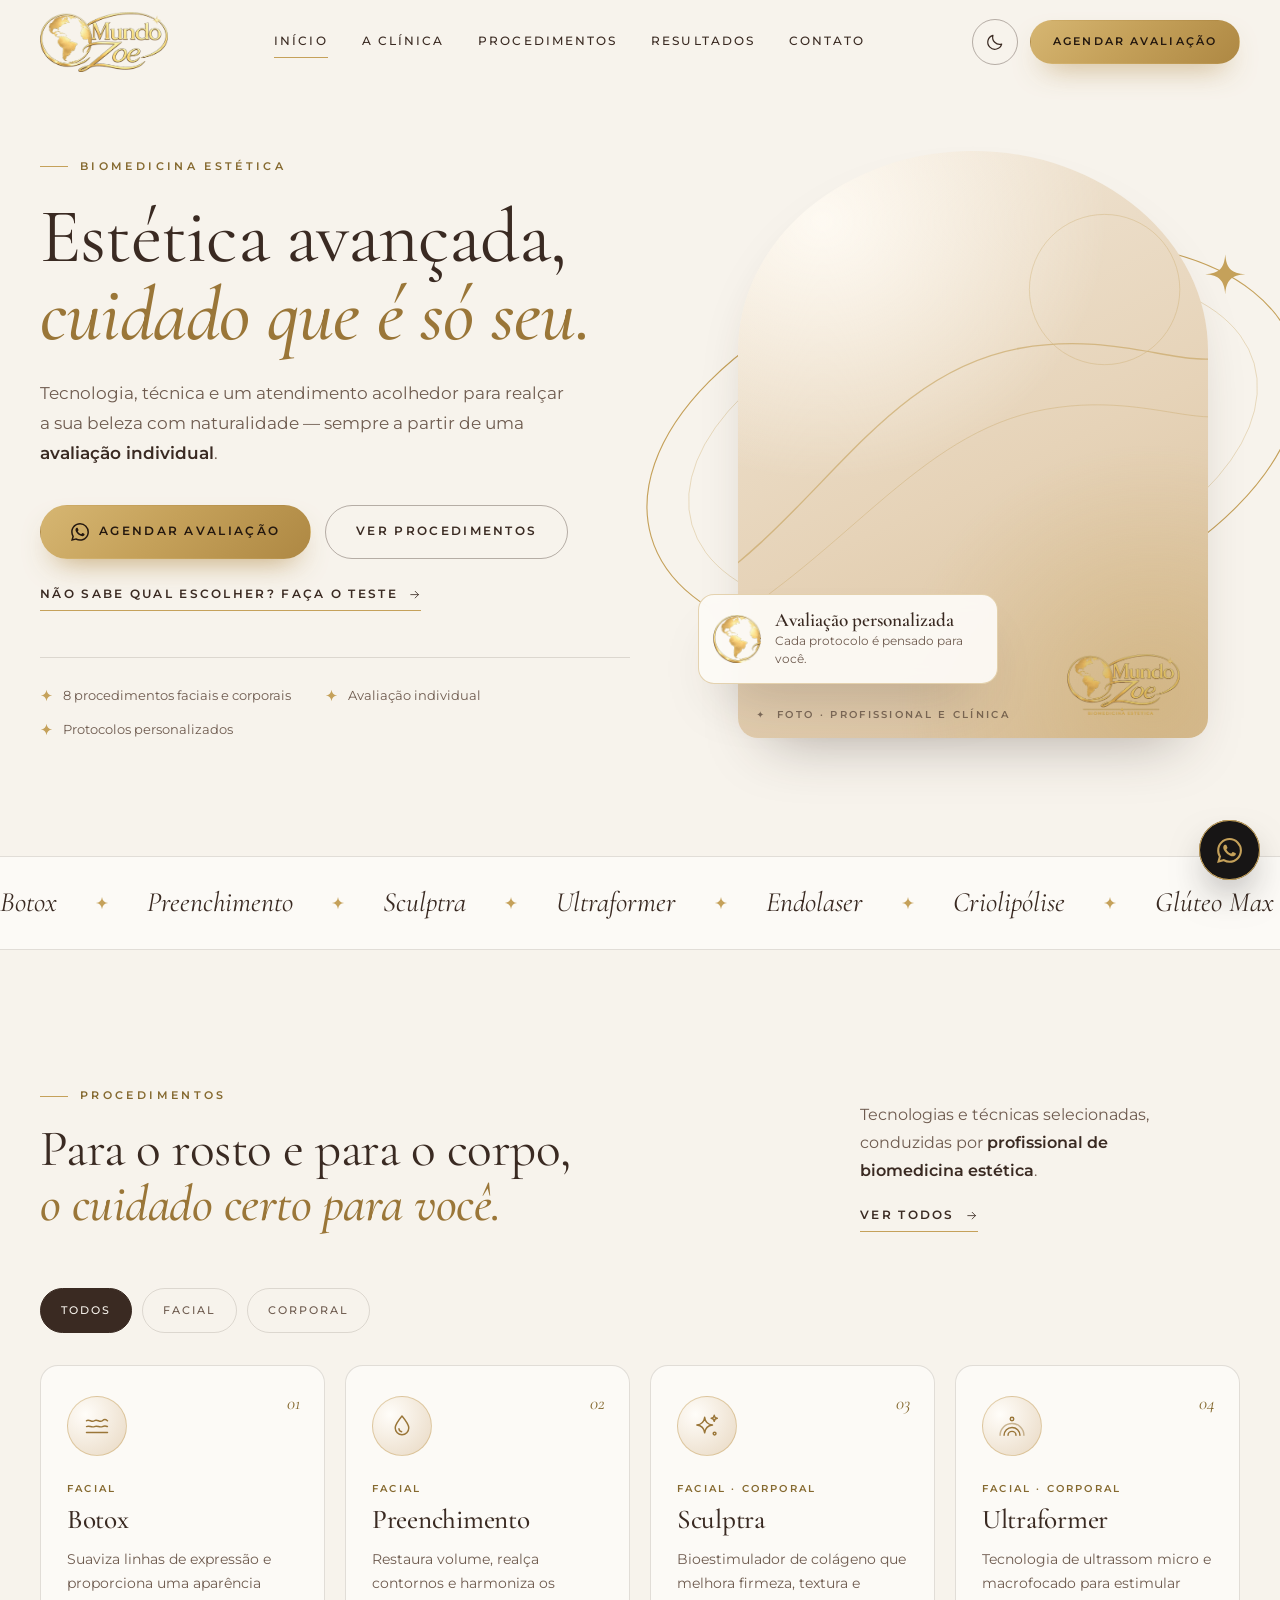
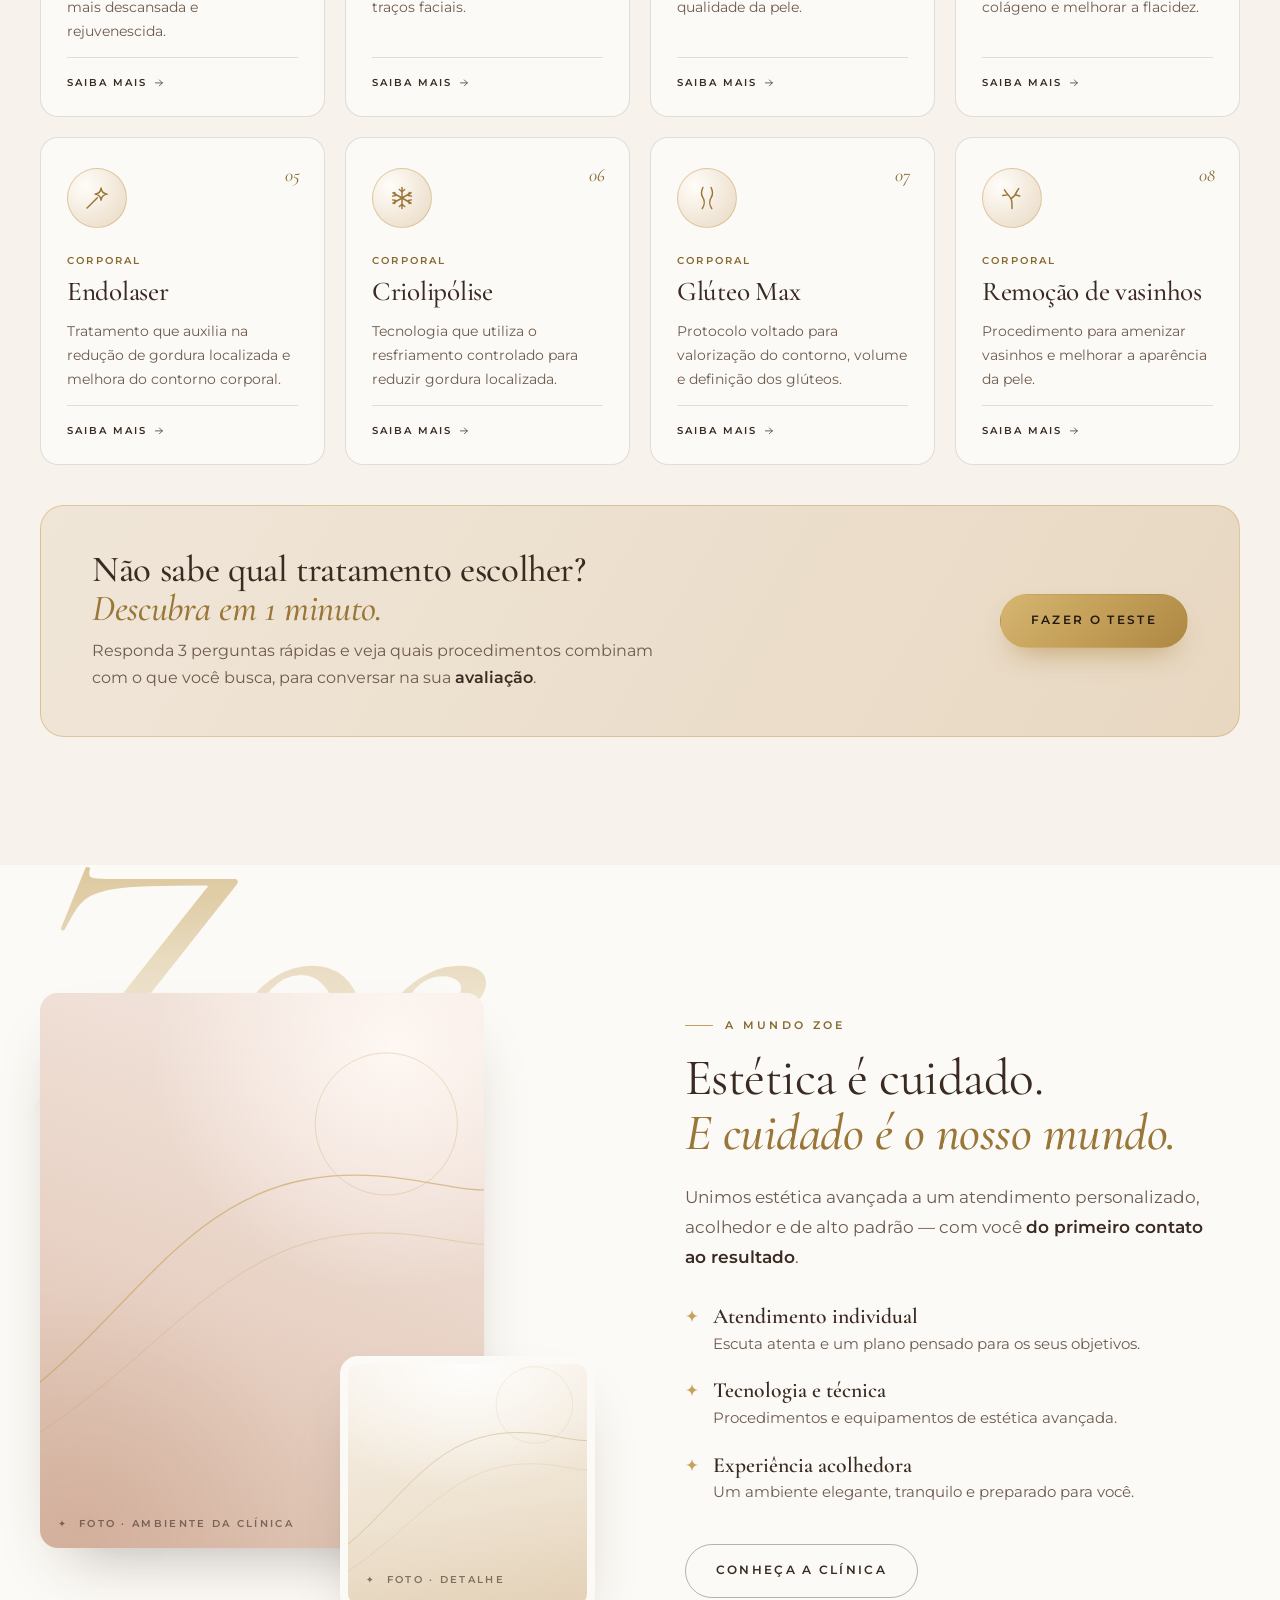
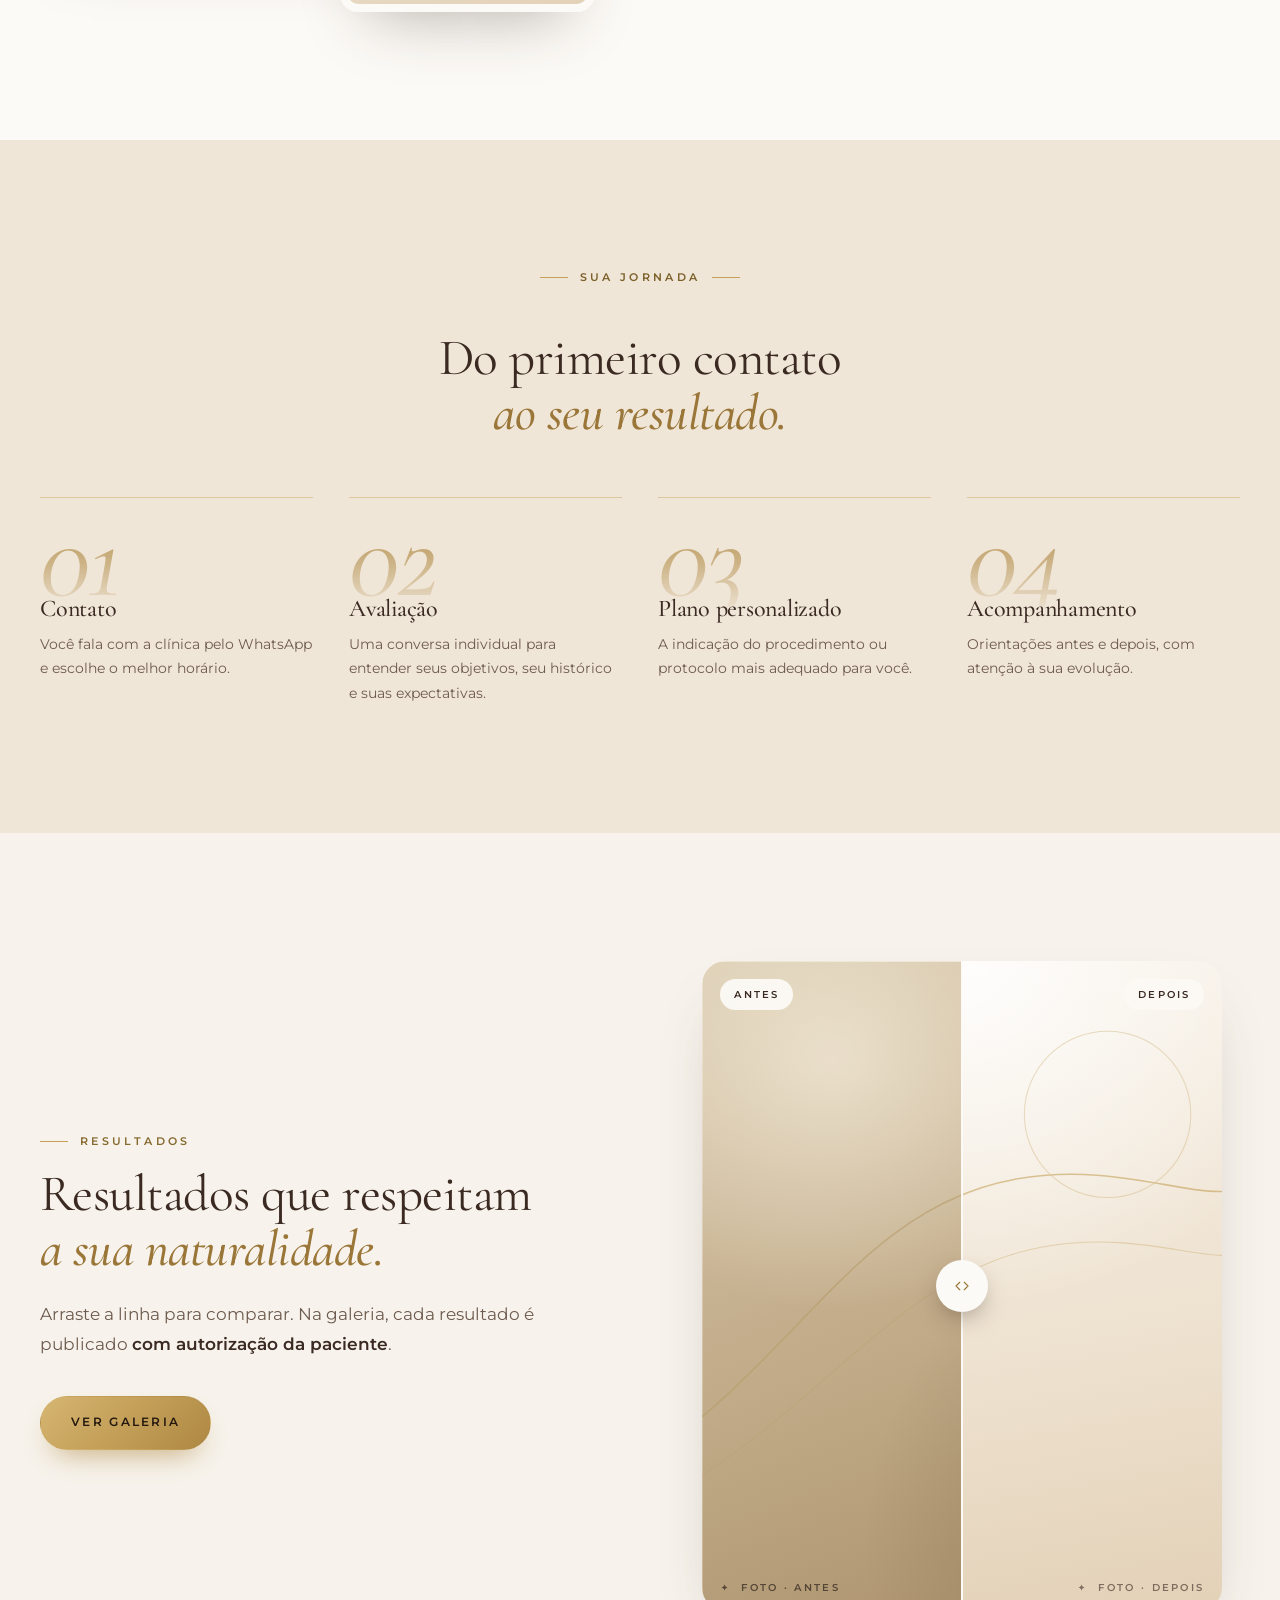
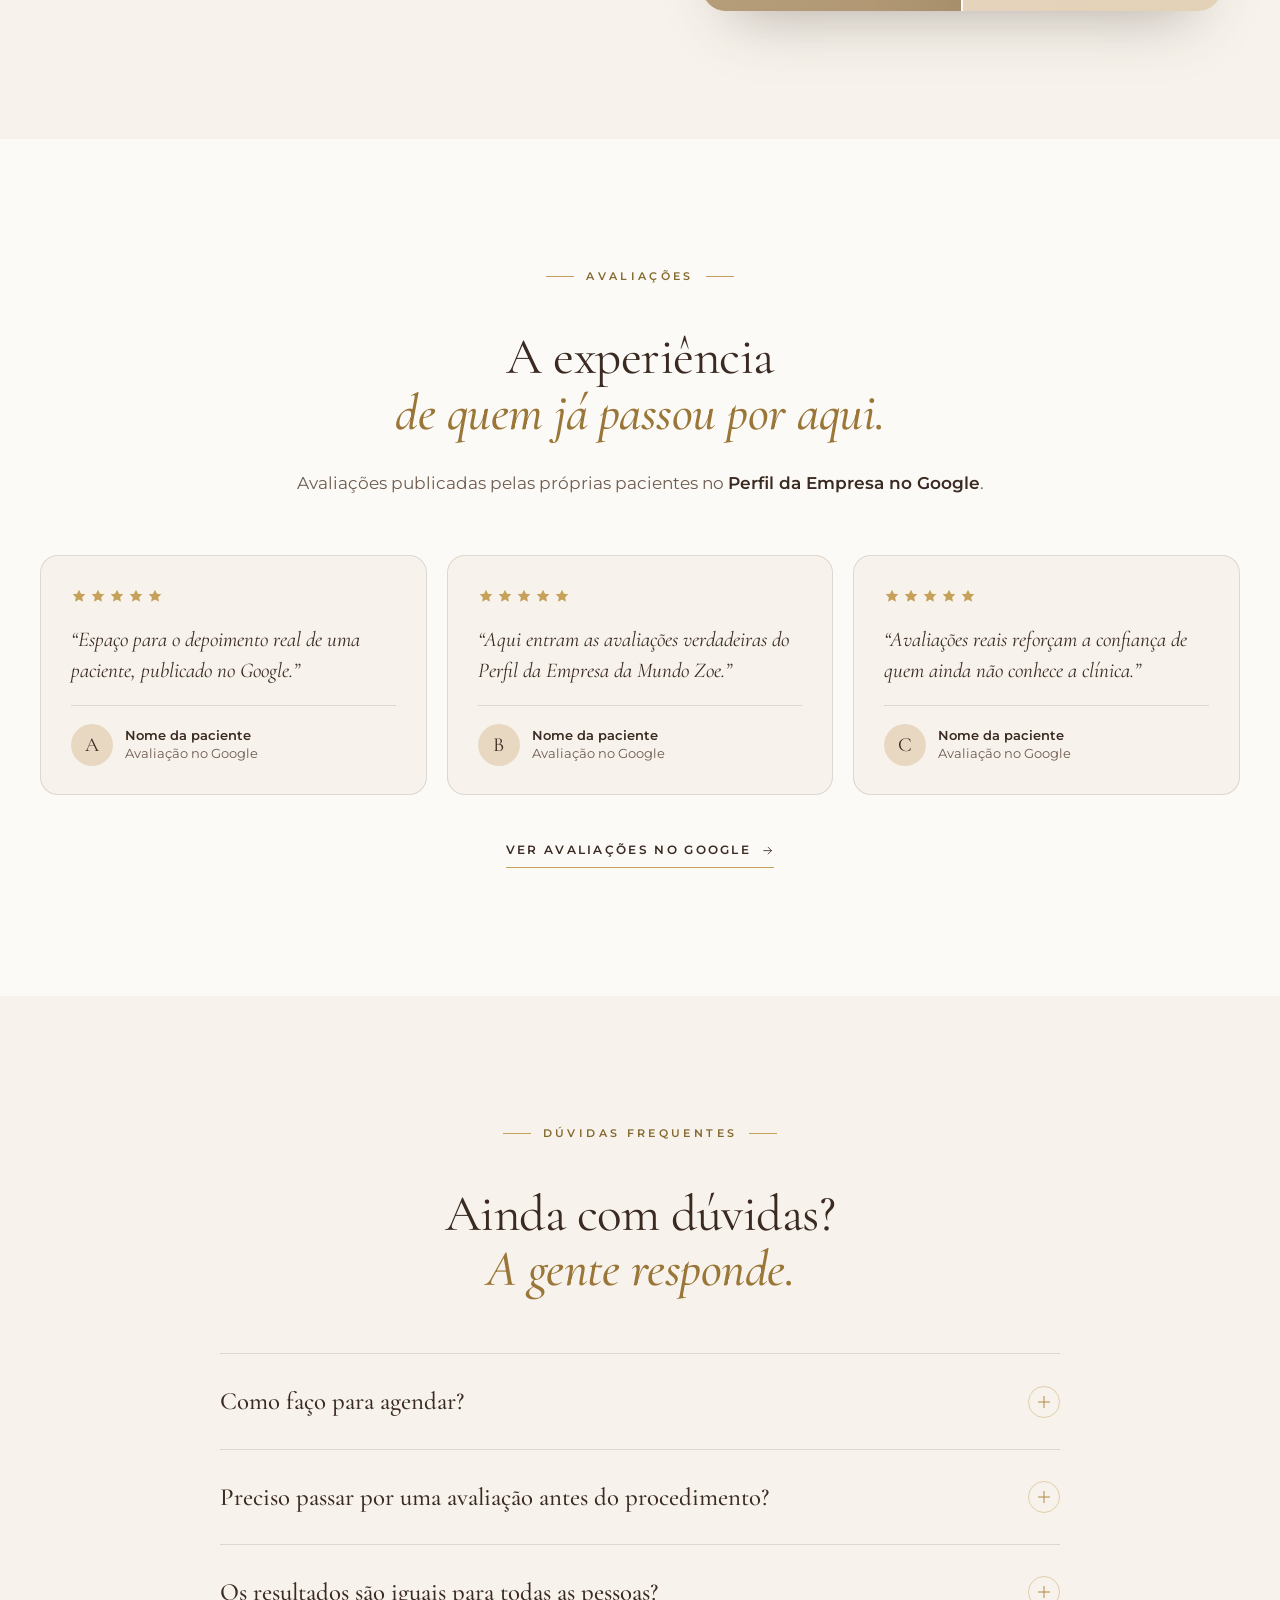
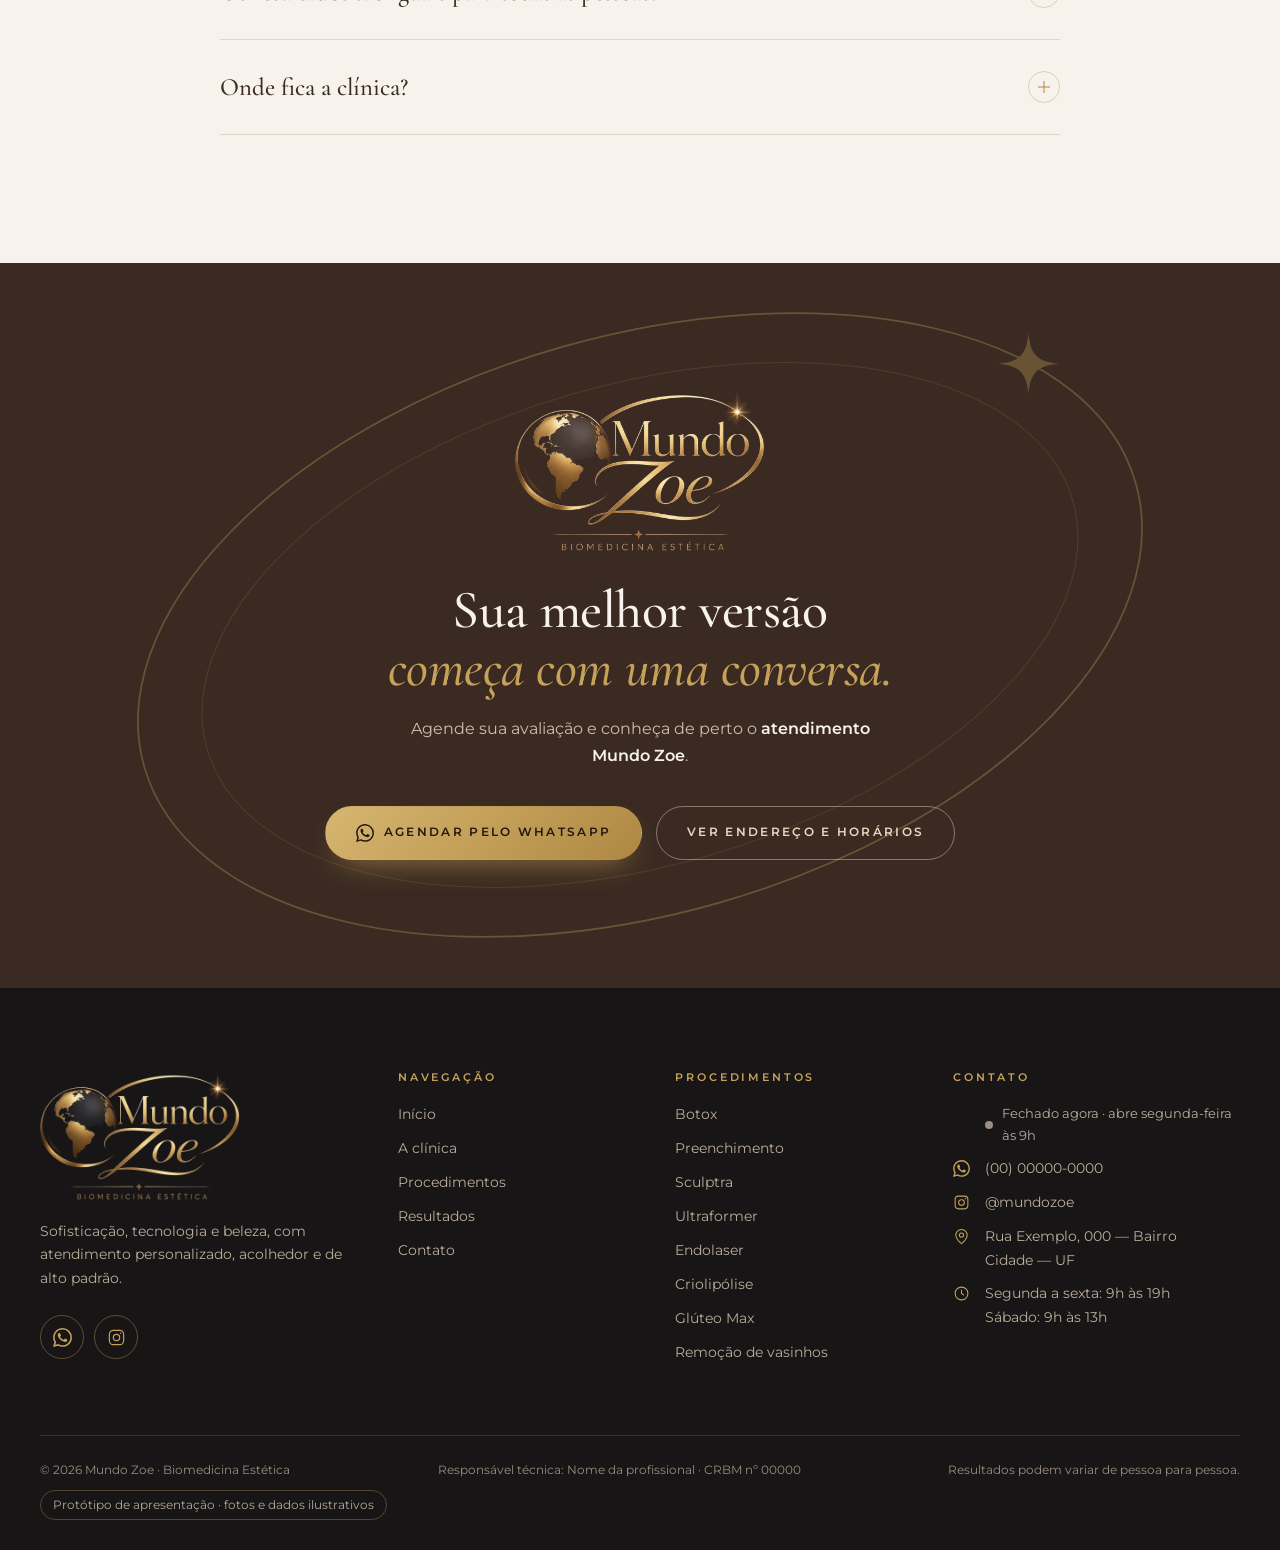
==== index.html @ 4f3046f9 "Protótipo do site Mundo Zoe para apresentação à cliente Site estático (HTML, CSS e JS puro) com as 6" ====
<!doctype html>
<html lang="pt-BR">
<head>
  <meta charset="utf-8">
  <meta name="viewport" content="width=device-width, initial-scale=1">
  <!-- protótipo de apresentação: fica fora da busca do Google (tirar no site final) -->
  <meta name="robots" content="noindex, nofollow">
  <title>Mundo Zoe | Biomedicina Estética</title>
  <meta name="description" content="Mundo Zoe — clínica de biomedicina estética. Botox, preenchimento, Sculptra, Ultraformer, endolaser, criolipólise, Glúteo Max e remoção de vasinhos, com atendimento personalizado e de alto padrão.">
  <meta name="theme-color" content="#F7F3EC">
  <meta property="og:type" content="website">
  <meta property="og:site_name" content="Mundo Zoe — Biomedicina Estética">
  <meta property="og:locale" content="pt_BR">
  <meta property="og:title" content="Mundo Zoe | Biomedicina Estética">
  <meta property="og:description" content="Mundo Zoe — clínica de biomedicina estética. Botox, preenchimento, Sculptra, Ultraformer, endolaser, criolipólise, Glúteo Max e remoção de vasinhos, com atendimento personalizado e de alto padrão.">
  <meta property="og:image" content="https://marcosdativo.github.io/prototipo-mundo-zoe/assets/img/compartilhar.jpg">
  <meta name="twitter:card" content="summary_large_image">
  <link rel="manifest" href="manifest.webmanifest">
  <link rel="icon" type="image/png" href="assets/img/favicon.png">
  <link rel="apple-touch-icon" href="assets/img/apple-touch-icon.png">
  <link rel="preconnect" href="https://fonts.googleapis.com">
  <link rel="preconnect" href="https://fonts.gstatic.com" crossorigin>
  <link href="https://fonts.googleapis.com/css2?family=Cormorant+Garamond:ital,wght@0,400;0,500;0,600;1,400;1,500&family=Montserrat:wght@400;500;600&display=swap" rel="stylesheet">
  <link rel="stylesheet" href="assets/css/estilo.css">
  <script>document.documentElement.classList.add("js");try{if(localStorage.getItem("mz-tema")==="escuro")document.documentElement.setAttribute("data-tema","escuro")}catch(e){}try{if(!sessionStorage.getItem("mz-intro"))document.documentElement.classList.add("com-intro")}catch(e){}</script>
  <script src="assets/js/dados.js" defer></script>
  <script src="assets/js/site.js" defer></script>
  <script src="assets/js/experiencia.js" defer></script>
  <script src="assets/js/tour.js" defer></script>
</head>
<body data-pagina="inicio">
  <a class="pular" href="#conteudo">Pular para o conteúdo</a>
  <header class="topo" id="topo"></header>

  <main id="conteudo">
    <!-- 1. Primeira impressão -->
    <section class="hero">
      <div class="container hero__grid">
        <div class="hero__texto">
          <span class="sobretitulo revelar">Biomedicina estética</span>
          <h1 class="titulo-xl revelar" style="--d:1">Estética avançada,<br><em>cuidado que é só seu.</em></h1>
          <p class="lead revelar" style="--d:2">Tecnologia, técnica e um atendimento acolhedor para realçar a sua beleza com naturalidade — sempre a partir de uma <strong>avaliação individual</strong>.</p>
          <div class="acoes revelar" style="--d:3">
            <a class="btn btn--ouro" href="#" data-whats><i data-ic="whats"></i> Agendar avaliação</a>
            <a class="btn btn--linha" href="procedimentos.html">Ver procedimentos</a>
          </div>
          <button class="link-seta hero__teste revelar" style="--d:4" type="button" data-quiz>Não sabe qual escolher? Faça o teste <i data-ic="seta"></i></button>
          <ul class="hero__selos revelar" style="--d:4">
            <li><i data-ic="brilho"></i> <span><span data-total-procs>8</span> procedimentos faciais e corporais</span></li>
            <li><i data-ic="brilho"></i> Avaliação individual</li>
            <li><i data-ic="brilho"></i> Protocolos personalizados</li>
          </ul>
        </div>
        <div class="hero__visual revelar" style="--d:2">
          <span data-orbita></span>
          <div class="foto foto--arco" data-legenda="Foto · Profissional e clínica" data-foto="inicio">
            <img class="marca-dagua" src="assets/img/logo-dourado.png" data-escuro="assets/img/logo-noturno.png" alt="" width="1000" height="539">
          </div>
          <div class="hero__cartao">
            <img src="assets/img/emblema.png" data-escuro="assets/img/emblema-noturno.png" alt="" width="48" height="48">
            <div><strong>Avaliação personalizada</strong><span>Cada protocolo é pensado para você.</span></div>
          </div>
        </div>
      </div>
    </section>

    <div class="letreiro" data-letreiro aria-hidden="true"></div>

    <!-- 2. Procedimentos -->
    <section class="secao" id="procedimentos">
      <div class="container">
        <div class="cabeca">
          <div>
            <span class="sobretitulo revelar">Procedimentos</span>
            <h2 class="titulo-l revelar" style="--d:1">Para o rosto e para o corpo,<br><em>o cuidado certo para você.</em></h2>
          </div>
          <div class="cabeca__lado revelar" style="--d:2">
            <p class="lead">Tecnologias e técnicas selecionadas, conduzidas por <strong>profissional de biomedicina estética</strong>.</p>
            <a class="link-seta" href="procedimentos.html">Ver todos <i data-ic="seta"></i></a>
          </div>
        </div>
        <div class="filtros" data-filtros="#grade-home" role="group" aria-label="Filtrar procedimentos">
          <button class="filtro" type="button" data-filtro="todos" aria-pressed="true">Todos</button>
          <button class="filtro" type="button" data-filtro="Facial" aria-pressed="false">Facial</button>
          <button class="filtro" type="button" data-filtro="Corporal" aria-pressed="false">Corporal</button>
        </div>
        <div class="grade-proc grade-proc--rolagem" id="grade-home" data-lista-procedimentos="grade"></div>
        <div class="caixa-guia convite-teste revelar">
          <div>
            <h3>Não sabe qual tratamento escolher?<br><em>Descubra em 1 minuto.</em></h3>
            <p>Responda 3 perguntas rápidas e veja quais procedimentos combinam com o que você busca, para conversar na sua <strong>avaliação</strong>.</p>
          </div>
          <button class="btn btn--ouro" type="button" data-quiz>Fazer o teste</button>
        </div>
      </div>
    </section>

    <!-- 3. Validação: quem é a clínica -->
    <section class="secao secao--clara secao--textura">
      <span class="palavra-gigante palavra-gigante--zoe" aria-hidden="true">Zoe</span>
      <div class="container dupla">
        <div class="mosaico revelar">
          <div class="foto foto--rose" data-legenda="Foto · Ambiente da clínica" data-foto="ambiente"></div>
          <div class="foto foto--nevoa" data-legenda="Foto · Detalhe" data-foto="detalhe"></div>
        </div>
        <div>
          <span class="sobretitulo revelar">A Mundo Zoe</span>
          <h2 class="titulo-l revelar" style="--d:1">Estética é cuidado.<br><em>E cuidado é o nosso mundo.</em></h2>
          <p class="lead revelar" style="--d:2">Unimos estética avançada a um atendimento personalizado, acolhedor e de alto padrão — com você <strong>do primeiro contato ao resultado</strong>.</p>
          <ul class="lista-check revelar" style="--d:3">
            <li><i data-ic="brilho"></i><div><strong>Atendimento individual</strong><span>Escuta atenta e um plano pensado para os seus objetivos.</span></div></li>
            <li><i data-ic="brilho"></i><div><strong>Tecnologia e técnica</strong><span>Procedimentos e equipamentos de estética avançada.</span></div></li>
            <li><i data-ic="brilho"></i><div><strong>Experiência acolhedora</strong><span>Um ambiente elegante, tranquilo e preparado para você.</span></div></li>
          </ul>
          <a class="btn btn--linha revelar" style="--d:4" href="sobre.html">Conheça a clínica</a>
        </div>
      </div>
    </section>

    <!-- 4. Jornada -->
    <section class="secao secao--champ">
      <div class="container">
        <div class="cabeca cabeca--centro">
          <span class="sobretitulo sobretitulo--centro revelar">Sua jornada</span>
          <h2 class="titulo-l revelar" style="--d:1">Do primeiro contato<br><em>ao seu resultado.</em></h2>
        </div>
        <ol class="jornada">
          <li class="passo revelar"><span class="passo__num" aria-hidden="true">01</span><div><h3>Contato</h3><p>Você fala com a clínica pelo WhatsApp e escolhe o melhor horário.</p></div></li>
          <li class="passo revelar" style="--d:1"><span class="passo__num" aria-hidden="true">02</span><div><h3>Avaliação</h3><p>Uma conversa individual para entender seus objetivos, seu histórico e suas expectativas.</p></div></li>
          <li class="passo revelar" style="--d:2"><span class="passo__num" aria-hidden="true">03</span><div><h3>Plano personalizado</h3><p>A indicação do procedimento ou protocolo mais adequado para você.</p></div></li>
          <li class="passo revelar" style="--d:3"><span class="passo__num" aria-hidden="true">04</span><div><h3>Acompanhamento</h3><p>Orientações antes e depois, com atenção à sua evolução.</p></div></li>
        </ol>
      </div>
    </section>

    <!-- 5. Desejo: resultados -->
    <section class="secao">
      <div class="container dupla">
        <div>
          <span class="sobretitulo revelar">Resultados</span>
          <h2 class="titulo-l revelar" style="--d:1">Resultados que respeitam<br><em>a sua naturalidade.</em></h2>
          <p class="lead revelar" style="--d:2">Arraste a linha para comparar. Na galeria, cada resultado é publicado <strong>com autorização da paciente</strong>.</p>
          <div class="acoes revelar" style="--d:3">
            <a class="btn btn--ouro" href="resultados.html">Ver galeria</a>
          </div>
        </div>
        <div class="comparar revelar" style="--d:1">
          <div class="comparar__lado comparar__depois foto foto--nevoa" data-legenda="Foto · depois"></div>
          <div class="comparar__lado comparar__antes foto foto--bronze" data-legenda="Foto · antes"></div>
          <span class="comparar__rotulo comparar__rotulo--antes">Antes</span>
          <span class="comparar__rotulo comparar__rotulo--depois">Depois</span>
          <div class="comparar__linha"><span class="comparar__pega"><i data-ic="setas"></i></span></div>
          <input type="range" min="0" max="100" value="50" aria-label="Comparar antes e depois">
        </div>
      </div>
    </section>

    <!-- 6. Prova social (Perfil da Empresa no Google) -->
    <section class="secao secao--clara">
      <div class="container">
        <div class="cabeca cabeca--centro">
          <span class="sobretitulo sobretitulo--centro revelar">Avaliações</span>
          <h2 class="titulo-l revelar" style="--d:1">A experiência<br><em>de quem já passou por aqui.</em></h2>
          <p class="lead revelar" style="--d:2">Avaliações publicadas pelas próprias pacientes no <strong>Perfil da Empresa no Google</strong>.</p>
        </div>
        <div class="avaliacoes">
          <figure class="avaliacao revelar">
            <div class="estrelas" role="img" aria-label="5 de 5 estrelas"><i data-ic="estrela"></i><i data-ic="estrela"></i><i data-ic="estrela"></i><i data-ic="estrela"></i><i data-ic="estrela"></i></div>
            <blockquote>“Espaço para o depoimento real de uma paciente, publicado no Google.”</blockquote>
            <figcaption class="avaliacao__autor"><span class="avatar">A</span><span><strong>Nome da paciente</strong><br>Avaliação no Google</span></figcaption>
          </figure>
          <figure class="avaliacao revelar" style="--d:1">
            <div class="estrelas" role="img" aria-label="5 de 5 estrelas"><i data-ic="estrela"></i><i data-ic="estrela"></i><i data-ic="estrela"></i><i data-ic="estrela"></i><i data-ic="estrela"></i></div>
            <blockquote>“Aqui entram as avaliações verdadeiras do Perfil da Empresa da Mundo Zoe.”</blockquote>
            <figcaption class="avaliacao__autor"><span class="avatar">B</span><span><strong>Nome da paciente</strong><br>Avaliação no Google</span></figcaption>
          </figure>
          <figure class="avaliacao revelar" style="--d:2">
            <div class="estrelas" role="img" aria-label="5 de 5 estrelas"><i data-ic="estrela"></i><i data-ic="estrela"></i><i data-ic="estrela"></i><i data-ic="estrela"></i><i data-ic="estrela"></i></div>
            <blockquote>“Avaliações reais reforçam a confiança de quem ainda não conhece a clínica.”</blockquote>
            <figcaption class="avaliacao__autor"><span class="avatar">C</span><span><strong>Nome da paciente</strong><br>Avaliação no Google</span></figcaption>
          </figure>
        </div>
        <div class="centro"><a class="link-seta" href="#" data-google>Ver avaliações no Google <i data-ic="seta"></i></a></div>
      </div>
    </section>

    <!-- 7. Dúvidas -->
    <section class="secao">
      <div class="container">
        <div class="cabeca cabeca--centro">
          <span class="sobretitulo sobretitulo--centro revelar">Dúvidas frequentes</span>
          <h2 class="titulo-l revelar" style="--d:1">Ainda com dúvidas?<br><em>A gente responde.</em></h2>
        </div>
        <div class="faq revelar">
          <details>
            <summary>Como faço para agendar? <span class="mais" aria-hidden="true"></span></summary>
            <p>Pelo WhatsApp: toque em “Agendar avaliação” em qualquer página. A mensagem já vai pronta e a equipe combina o melhor horário com você.</p>
          </details>
          <details>
            <summary>Preciso passar por uma avaliação antes do procedimento? <span class="mais" aria-hidden="true"></span></summary>
            <p>Sim. A <strong>avaliação individual</strong> é o que define qual procedimento ou protocolo faz sentido para o seu objetivo e para a sua pele.</p>
          </details>
          <details>
            <summary>Os resultados são iguais para todas as pessoas? <span class="mais" aria-hidden="true"></span></summary>
            <p>Não. Cada organismo responde de um jeito — por isso o plano é personalizado e <strong>os resultados variam de pessoa para pessoa</strong>.</p>
          </details>
          <details>
            <summary>Onde fica a clínica? <span class="mais" aria-hidden="true"></span></summary>
            <p><span data-c="endereco"></span> · <span data-c="cidade"></span>. Veja o mapa, os horários e todos os contatos na página <a href="contato.html">Contato</a>.</p>
          </details>
        </div>
      </div>
    </section>

    <!-- 8. Ação -->
    <section class="chamada" data-chamada></section>
  </main>

  <footer class="rodape" id="rodape"></footer>
</body>
</html>
---- assets/css/estilo.css ----
/* Mundo Zoe — protótipo do site institucional
   Paleta e tipografia da Identidade Visual Mundo Zoe (direção provisória):
   off-white #F7F3EC · dourado #C5A15A · marrom #3A2A22 · preto #171515 · champagne #E8D8C2
   Títulos: Cormorant Garamond · Textos: Montserrat */

:root {
  --off: #F7F3EC;
  --off-2: #FCFAF6;
  --champ: #E8D8C2;
  --champ-2: #F0E6D8;
  --ouro: #C5A15A;
  --ouro-2: #B08A45;
  --marrom: #3A2A22;
  --preto: #171515;
  --linha-ouro: rgba(197, 161, 90, .45);

  /* papéis — mudam no modo escuro */
  --bg: var(--off);              /* fundo da página */
  --bg-2: var(--off-2);          /* seções claras e cartões */
  --bg-3: var(--champ-2);        /* seções champagne */
  --txt: var(--marrom);          /* texto e títulos */
  --txt-2: #6E5B4F;              /* texto de apoio */
  --ouro-titulo: #9A7638;        /* dourado legível em títulos grandes */
  --ouro-texto: #85692F;         /* dourado legível em textos pequenos */
  --sobretitulo-champ: #7A5F28;  /* sobretítulo no fundo champagne */
  --linha: rgba(58, 42, 34, .14);
  --linha-forte: rgba(58, 42, 34, .35);
  --linha-campo: rgba(58, 42, 34, .22);
  --realce: rgba(58, 42, 34, .04);
  --vidro: rgba(252, 250, 246, .95);
  --topo-vidro: rgba(247, 243, 236, .93);
  --icone-bg: radial-gradient(circle at 30% 30%, #FFFDF9, var(--champ));
  --avatar-bg: var(--champ);
  --destaque-bg: var(--marrom);
  --destaque-txt: var(--off);
  --campo-bg: var(--off);
  --faixa-bg: var(--marrom);     /* chamada final */
  --rodape-bg: var(--preto);
  --info-bg: var(--preto);
  --flut-bg: var(--preto);
  --flut-cor: var(--ouro);
  --flut-txt: var(--champ);
  --guia-bg: linear-gradient(120deg, var(--champ-2), var(--champ));
  --legenda: rgba(58, 42, 34, .6);
  --textura-a: .62;
  --mapa-bg: #ECE2D3;
  --mapa-quadra: #E3D6C2;
  --mapa-parque: #DCD4BC;
  --mapa-rua: #FBF8F3;

  --serif: "Cormorant Garamond", "Cormorant", Georgia, "Times New Roman", serif;
  --sans: "Montserrat", "Segoe UI", system-ui, -apple-system, sans-serif;

  --raio: 18px;
  --sombra: 0 30px 60px -30px rgba(58, 42, 34, .38);
  color-scheme: light;
  --max: 1200px;
  --gutter: clamp(16px, 4vw, 32px);
  --topo-h: 84px;
}

/* ---------- base ---------- */
*, *::before, *::after { box-sizing: border-box; }
html { scroll-behavior: smooth; -webkit-text-size-adjust: 100%; scroll-padding-top: calc(var(--topo-h) + 12px); }
body {
  margin: 0;
  background: var(--bg);
  color: var(--txt);
  font-family: var(--sans);
  font-size: 1rem;
  line-height: 1.7;
  -webkit-font-smoothing: antialiased;
  overflow-x: hidden;
}
img { max-width: 100%; height: auto; display: block; }
a { color: inherit; }
h1, h2, h3, h4 { font-family: var(--serif); font-weight: 500; line-height: 1.08; margin: 0; letter-spacing: -.01em; color: var(--txt); text-wrap: balance; }
p, figure, blockquote { margin: 0; }
p { text-wrap: pretty; }
button { font: inherit; color: inherit; }
[hidden] { display: none !important; }
:focus-visible { outline: 2px solid var(--ouro); outline-offset: 3px; border-radius: 4px; }

.container { width: 100%; max-width: calc(var(--max) + var(--gutter) * 2); margin: 0 auto; padding: 0 var(--gutter); }
.centro { text-align: center; }

.pular { position: absolute; left: -999px; top: 10px; z-index: 100; background: var(--preto); color: var(--champ); padding: 10px 18px; border-radius: 8px; text-decoration: none; font-size: .85rem; }
.pular:focus { left: 12px; }

/* ícones */
.ic { width: 1.15em; height: 1.15em; flex: none; fill: none; stroke: currentColor; stroke-width: 1.5; stroke-linecap: round; stroke-linejoin: round; }

/* ---------- tipografia ---------- */
.sobretitulo {
  display: inline-flex; align-items: center; gap: 12px;
  font-size: .7rem; font-weight: 600; letter-spacing: .3em; text-transform: uppercase;
  color: var(--ouro-texto);
}
.sobretitulo::before { content: ""; width: 28px; height: 1px; background: var(--ouro); }
.sobretitulo--centro::after { content: ""; width: 28px; height: 1px; background: var(--ouro); }

.titulo-xl { font-size: clamp(2.7rem, 6vw, 4.9rem); line-height: 1.02; }
.titulo-l { font-size: clamp(2.1rem, 4vw, 3.3rem); }
.titulo-m { font-size: clamp(1.6rem, 2.6vw, 2.1rem); }

/* Título em duas vozes: a 1ª parte apresenta (romano, marrom, peso leve);
   a 2ª entrega a promessa (itálico dourado, um peso acima), sempre em linha própria. */
.titulo-xl, .titulo-l, .titulo-m { font-weight: 400; }
h1 em, h2 em, h3 em { font-style: italic; color: var(--ouro-titulo); font-weight: 500; }

.lead { font-size: clamp(1rem, 1.3vw, 1.1rem); color: var(--txt-2); max-width: 36em; line-height: 1.8; }
.texto { color: var(--txt-2); }
.texto p + p { margin-top: 1em; }

/* Prova em negrito dentro do parágrafo (um destaque por bloco) */
p strong { font-weight: 600; color: var(--txt); }
.chamada p strong { color: #F7F3EC; }

/* Palavra gigante como textura (eco do "Dúvidas"/"7" da referência, no dourado da marca) */
.secao--textura { overflow: hidden; }
.secao--textura > .container { position: relative; z-index: 1; }
.palavra-gigante {
  position: absolute; z-index: 0; pointer-events: none; user-select: none; white-space: nowrap;
  font-family: var(--serif); font-style: italic; font-weight: 400; line-height: .78; letter-spacing: -.03em;
  padding-right: .12em;
  background-image: linear-gradient(180deg, rgba(197, 161, 90, var(--textura-a)) 0%, rgba(197, 161, 90, calc(var(--textura-a) * .3)) 60%, rgba(197, 161, 90, 0) 92%);
  -webkit-background-clip: text; background-clip: text; color: transparent;
}
.palavra-gigante--zoe { font-size: clamp(10rem, 30vw, 27rem); left: max(0px, calc(50% - 620px)); top: -2%; }

.preencher {
  background: linear-gradient(transparent 62%, rgba(197, 161, 90, .26) 62%);
  border-bottom: 1px dashed var(--ouro-2);
  padding: 0 2px;
}

/* ---------- botões ---------- */
.btn {
  display: inline-flex; align-items: center; justify-content: center; gap: 10px;
  min-height: 54px; padding: 0 30px; border-radius: 999px;
  font-family: var(--sans); font-size: .72rem; font-weight: 600; letter-spacing: .2em; text-transform: uppercase;
  text-decoration: none; border: 1px solid transparent; cursor: pointer; white-space: nowrap;
  transition: transform .25s, box-shadow .25s, background .25s, color .25s, border-color .25s;
}
.btn .ic { width: 18px; height: 18px; }
.btn--ouro {
  background: linear-gradient(135deg, #D6B672 0%, #C5A15A 45%, #AE8843 100%);
  color: #24180F;
  box-shadow: 0 14px 30px -14px rgba(176, 138, 69, .85);
}
.btn--ouro:hover { transform: translateY(-2px); box-shadow: 0 20px 38px -14px rgba(176, 138, 69, .95); }
.btn--linha { border-color: var(--linha-forte); color: var(--txt); background: transparent; }
.btn--linha:hover { border-color: var(--txt); background: var(--realce); }
.btn--claro { border-color: rgba(232, 216, 194, .45); color: var(--champ); background: transparent; }
.btn--claro:hover { border-color: var(--ouro); color: var(--ouro); }
.btn--p { min-height: 44px; padding: 0 22px; font-size: .66rem; }

.link-seta {
  display: inline-flex; align-items: center; gap: 10px;
  font-size: .72rem; font-weight: 600; letter-spacing: .2em; text-transform: uppercase;
  text-decoration: none; color: var(--txt);
  border-bottom: 1px solid var(--ouro); padding-bottom: 6px;
}
.link-seta .ic { transition: transform .25s; }
.link-seta:hover .ic { transform: translateX(4px); }

.acoes { display: flex; flex-wrap: wrap; gap: 14px; margin-top: 36px; }

/* ---------- topo ---------- */
.topo {
  position: sticky; top: 0; z-index: 50; height: var(--topo-h);
  transition: background .3s, box-shadow .3s;
}
.topo.rolou { background: var(--topo-vidro); -webkit-backdrop-filter: blur(12px); backdrop-filter: blur(12px); box-shadow: 0 1px 0 var(--linha); }
.topo__in { height: 100%; display: flex; align-items: center; justify-content: space-between; gap: 24px; }
.topo__logo { display: block; flex: none; }
.topo__logo img { height: 60px; width: auto; }
.nav { display: flex; align-items: center; gap: 34px; }
.nav a {
  position: relative; padding: 6px 0; text-decoration: none;
  font-size: .72rem; font-weight: 500; letter-spacing: .18em; text-transform: uppercase; color: var(--txt);
}
.nav a::after {
  content: ""; position: absolute; left: 0; right: 0; bottom: 0; height: 1px; background: var(--ouro);
  transform: scaleX(0); transform-origin: left; transition: transform .3s;
}
.nav a:hover::after, .nav a[aria-current="page"]::after { transform: scaleX(1); }
.topo__menu {
  display: none; place-items: center; width: 48px; height: 48px; border-radius: 50%;
  border: 1px solid var(--linha); background: transparent; cursor: pointer; color: var(--txt);
}
.topo__menu .ic { width: 22px; height: 22px; }

/* menu móvel */
.menu-movel {
  position: fixed; inset: 0; z-index: 60; background: var(--bg);
  display: flex; flex-direction: column; padding: 0 var(--gutter) 28px; overflow-y: auto;
  opacity: 0; visibility: hidden; transform: translateY(-10px);
  transition: opacity .35s, transform .35s, visibility .35s;
}
.menu-movel.aberto { opacity: 1; visibility: visible; transform: none; }
.menu-movel__topo { display: flex; justify-content: space-between; align-items: center; height: 72px; flex: none; }
.menu-movel__topo img { height: 46px; width: auto; }
.menu-movel nav { display: flex; flex-direction: column; margin-top: 20px; }
.menu-movel nav a {
  display: flex; justify-content: space-between; align-items: center;
  font-family: var(--serif); font-size: 2.1rem; line-height: 1.2; text-decoration: none;
  padding: 12px 0; border-bottom: 1px solid var(--linha);
}
.menu-movel nav a .ic { color: var(--ouro); width: 20px; height: 20px; }
.menu-movel nav a[aria-current="page"] { color: var(--ouro-titulo); font-style: italic; }
.menu-movel__rodape { margin-top: auto; padding-top: 32px; display: grid; gap: 14px; }
.menu-movel__rodape p { font-size: .8rem; color: var(--txt-2); text-align: center; }
body.menu-aberto { overflow: hidden; }

/* ---------- placeholders de foto ---------- */
.foto {
  position: relative; overflow: hidden; isolation: isolate;
  border-radius: var(--raio);
  background:
    radial-gradient(110% 80% at 18% 12%, rgba(255, 251, 244, .95) 0%, rgba(255, 251, 244, 0) 55%),
    radial-gradient(90% 70% at 88% 92%, rgba(197, 161, 90, .38) 0%, rgba(197, 161, 90, 0) 60%),
    linear-gradient(155deg, #F1E7D8 0%, #E6D3B8 55%, #D9C09C 100%);
}
.foto::before {
  content: ""; position: absolute; inset: 0; z-index: -1; opacity: .6;
  background: url("data:image/svg+xml,%3Csvg xmlns='http://www.w3.org/2000/svg' viewBox='0 0 400 500' preserveAspectRatio='xMidYMid slice' fill='none' stroke='%23C5A15A'%3E%3Cpath d='M-40 380C70 310 120 190 240 168S430 228 450 120' stroke-width='1.2'/%3E%3Cpath d='M-40 420C90 350 150 240 262 220S430 270 450 176' stroke-width='.8' opacity='.6'/%3E%3Ccircle cx='312' cy='118' r='64' stroke-width='.8' opacity='.55'/%3E%3C/svg%3E") center / cover no-repeat;
}
.foto[data-legenda]::after {
  content: "\2726\00a0\00a0" attr(data-legenda);
  position: absolute; left: 18px; right: 18px; bottom: 16px;
  font-family: var(--sans); font-size: .6rem; font-weight: 600; letter-spacing: .24em; text-transform: uppercase;
  color: var(--legenda); line-height: 1.5;
}
.foto--rose {
  background:
    radial-gradient(100% 80% at 80% 10%, rgba(255, 248, 244, .95) 0%, rgba(255, 248, 244, 0) 55%),
    radial-gradient(90% 70% at 10% 95%, rgba(196, 150, 128, .35) 0%, rgba(196, 150, 128, 0) 60%),
    linear-gradient(200deg, #F4E8E1 0%, #E8D2C5 55%, #D9BBA8 100%);
}
.foto--bronze {
  background:
    radial-gradient(100% 70% at 25% 15%, rgba(255, 244, 222, .7) 0%, rgba(255, 244, 222, 0) 55%),
    radial-gradient(90% 80% at 85% 90%, rgba(120, 88, 50, .35) 0%, rgba(120, 88, 50, 0) 60%),
    linear-gradient(160deg, #E3CDA6 0%, #CDAE7E 55%, #B7935F 100%);
}
.foto--bronze[data-legenda]::after { color: rgba(40, 28, 20, .66); }
.foto--nevoa {
  background:
    radial-gradient(120% 90% at 50% 0%, rgba(255, 255, 255, .9) 0%, rgba(255, 255, 255, 0) 60%),
    linear-gradient(170deg, #F8F2E9 0%, #EEE2D0 60%, #E3D1B7 100%);
}
/* foto real por cima do desenho de espera; a marca d'água da logo continua por cima da foto */
.foto__img { position: absolute; inset: 0; width: 100%; height: 100%; object-fit: cover; filter: saturate(.86) sepia(.08); }
.foto--com-img::before, .foto--com-img[data-legenda]::after { display: none; }
.foto--arco { aspect-ratio: 4 / 5; border-radius: 50% 50% 20px 20px / 34% 34% 20px 20px; box-shadow: var(--sombra); }
.foto--alta { aspect-ratio: 4 / 5; }
.marca-dagua { position: absolute; right: 6%; bottom: 4%; width: 24%; opacity: .7; }

/* ornamento de órbita (eco da elipse da logo) */
.orbita { color: var(--ouro); pointer-events: none; overflow: visible; }
.orbita__brilho { transform-box: fill-box; transform-origin: center; animation: cintilar 3.8s ease-in-out infinite; }
@keyframes cintilar {
  0%, 100% { opacity: .55; transform: scale(.78) rotate(0deg); }
  50% { opacity: 1; transform: scale(1.12) rotate(18deg); }
}

/* ---------- hero ---------- */
.hero { position: relative; padding: clamp(24px, 5vw, 64px) 0 clamp(72px, 9vw, 120px); overflow: hidden; }
.hero__grid { display: grid; grid-template-columns: 1.05fr .95fr; gap: clamp(36px, 6vw, 90px); align-items: center; }
.hero__texto .titulo-xl { margin: 22px 0 24px; }
.hero__selos {
  list-style: none; margin: 46px 0 0; padding: 26px 0 0; border-top: 1px solid var(--linha);
  display: flex; flex-wrap: wrap; gap: 12px 34px;
}
.hero__selos li { display: flex; align-items: center; gap: 10px; font-size: .82rem; color: var(--txt-2); }
.hero__selos .ic { color: var(--ouro); width: 13px; height: 13px; }
.hero__visual { position: relative; justify-self: center; width: min(100%, 470px); }
.hero__visual .orbita { position: absolute; left: 50%; top: 50%; width: 152%; transform: translate(-50%, -50%); z-index: 0; }
.hero__visual .foto { position: relative; z-index: 1; }
.hero__cartao {
  position: absolute; z-index: 2; left: -40px; bottom: 54px; max-width: 300px;
  display: flex; gap: 14px; align-items: center;
  background: var(--vidro); -webkit-backdrop-filter: blur(8px); backdrop-filter: blur(8px);
  border: 1px solid var(--linha-ouro); border-radius: 16px; padding: 14px 20px 14px 14px; box-shadow: var(--sombra);
}
.hero__cartao img { width: 48px; height: 48px; flex: none; }
.hero__cartao strong { display: block; font-family: var(--serif); font-size: 1.2rem; font-weight: 600; line-height: 1.2; }
.hero__cartao span { display: block; font-size: .78rem; color: var(--txt-2); line-height: 1.5; }

/* ---------- letreiro de procedimentos ---------- */
.letreiro { border-block: 1px solid var(--linha); background: var(--bg-2); overflow: hidden; padding: 22px 0; }
.letreiro__trilho { display: flex; width: max-content; animation: rolar 52s linear infinite; }
.letreiro:hover .letreiro__trilho { animation-play-state: paused; }
.letreiro__item {
  display: flex; align-items: center; gap: 38px; padding-right: 38px; white-space: nowrap;
  font-family: var(--serif); font-style: italic; font-size: clamp(1.3rem, 2.2vw, 1.75rem); color: var(--txt);
}
.letreiro__item .ic { color: var(--ouro); width: 14px; height: 14px; }
@keyframes rolar { to { transform: translateX(-50%); } }

/* ---------- seções ---------- */
.secao { position: relative; padding: clamp(72px, 10vw, 130px) 0; overflow-x: hidden; overflow-x: clip; }
.secao--clara { background: var(--bg-2); }
.secao--champ { background: var(--bg-3); }
.secao--champ .sobretitulo { color: var(--sobretitulo-champ); }
.secao--curta { padding-top: clamp(40px, 6vw, 72px); }
.secao--faixa { padding: clamp(48px, 6vw, 72px) 0; }

.cabeca { display: flex; justify-content: space-between; align-items: flex-end; gap: 28px 56px; flex-wrap: wrap; margin-bottom: clamp(36px, 5vw, 56px); }
.cabeca .titulo-l { margin-top: 16px; max-width: 15em; }
.cabeca > div:first-child { flex: 1 1 480px; max-width: 740px; }
.cabeca--centro > * { max-width: none; }
.cabeca--centro .titulo-l { max-width: 20em; }
.cabeca__lado { display: grid; gap: 20px; justify-items: start; flex: 0 1 380px; }
.cabeca__lado .lead { font-size: .98rem; }
.cabeca--centro { flex-direction: column; align-items: center; text-align: center; }
.cabeca--centro .lead { margin: 0 auto; }

.dupla { display: grid; grid-template-columns: 1fr 1fr; gap: clamp(40px, 7vw, 110px); align-items: center; }
.dupla--topo { align-items: start; }
.dupla .titulo-l { margin: 16px 0 22px; }

/* ---------- filtros ---------- */
.filtros { display: flex; flex-wrap: wrap; gap: 10px; margin-bottom: 32px; }
.filtro {
  appearance: none; border: 1px solid var(--linha); background: transparent; color: var(--txt-2); cursor: pointer;
  font-size: .7rem; font-weight: 500; letter-spacing: .18em; text-transform: uppercase;
  padding: 12px 20px; border-radius: 999px; transition: background .25s, color .25s, border-color .25s;
}
.filtro:hover { border-color: var(--ouro); color: var(--txt); }
.filtro[aria-pressed="true"] { background: var(--destaque-bg); border-color: var(--destaque-bg); color: var(--destaque-txt); }

/* ---------- cards de procedimento ---------- */
.grade-proc { display: grid; grid-template-columns: repeat(4, 1fr); gap: 20px; }
.grade-proc--3 { grid-template-columns: repeat(3, 1fr); }
.card-proc {
  position: relative; display: flex; flex-direction: column; gap: 14px;
  padding: 30px 26px 24px; background: var(--bg-2); border: 1px solid var(--linha); border-radius: var(--raio);
  text-decoration: none; color: inherit;
  transition: transform .35s, box-shadow .35s, border-color .35s;
}
.secao--clara .card-proc { background: var(--bg); }
a.card-proc:hover { transform: translateY(-6px); border-color: var(--linha-ouro); box-shadow: var(--sombra); }
.card-proc__num { position: absolute; top: 22px; right: 24px; font-family: var(--serif); font-style: italic; font-size: 1.15rem; color: var(--ouro-texto); }
.card-proc__icone {
  width: 60px; height: 60px; border-radius: 50%; display: grid; place-items: center; flex: none;
  background: var(--icone-bg); color: var(--ouro-titulo);
  border: 1px solid var(--linha-ouro);
}
.card-proc__icone .ic { width: 28px; height: 28px; stroke-width: 1.25; }
.card-proc h3 { font-size: 1.7rem; margin-top: -6px; }
.card-proc > .card-proc__area { margin-top: 10px; font-size: .62rem; font-weight: 600; letter-spacing: .22em; text-transform: uppercase; }
.card-proc h3 a { text-decoration: none; }
.card-proc h3 a:hover { color: var(--ouro-titulo); }
.card-proc p { font-size: .9rem; color: var(--txt-2); line-height: 1.65; flex: 1; }
.card-proc__rodape {
  display: flex; justify-content: space-between; align-items: center; gap: 12px;
  padding-top: 16px; border-top: 1px solid var(--linha);
  font-size: .64rem; font-weight: 600; letter-spacing: .2em; text-transform: uppercase;
}
.card-proc__area { color: var(--ouro-texto); }
.card-proc__mais { display: inline-flex; gap: 6px; align-items: center; color: var(--txt); }
.card-proc__mais .ic { transition: transform .25s; }
a.card-proc:hover .card-proc__mais .ic { transform: translateX(4px); }

/* variação em lista (página de procedimentos) */
.lista-proc { display: grid; grid-template-columns: 1fr 1fr; gap: 20px; }
.card-proc--lista { flex-direction: row; align-items: flex-start; gap: 24px; padding: 34px 32px 30px; }
.card-proc--lista:hover { border-color: var(--linha-ouro); box-shadow: var(--sombra); }
.card-proc__corpo { display: flex; flex-direction: column; gap: 10px; flex: 1; min-width: 0; }
.card-proc--lista h3 { margin-top: 0; font-size: 1.9rem; }
.card-proc__acoes { display: flex; flex-wrap: wrap; align-items: center; justify-content: space-between; gap: 14px; margin-top: 10px; padding-top: 18px; border-top: 1px solid var(--linha); }

/* ---------- mosaico / listas ---------- */
.mosaico { position: relative; padding-bottom: 64px; }
.mosaico .foto:first-child { aspect-ratio: 4 / 5; width: 80%; box-shadow: var(--sombra); }
.mosaico .foto:nth-child(2) { position: absolute; right: 0; bottom: 0; width: 46%; aspect-ratio: 1; border: 8px solid var(--bg-2); box-shadow: var(--sombra); }

.lista-check { list-style: none; padding: 0; margin: 30px 0 38px; display: grid; gap: 20px; }
.lista-check li { display: grid; grid-template-columns: auto 1fr; gap: 14px; align-items: start; }
.lista-check .ic { color: var(--ouro); margin-top: 6px; width: 14px; height: 14px; }
.lista-check strong { display: block; font-family: var(--serif); font-size: 1.35rem; font-weight: 600; color: var(--txt); line-height: 1.25; }
.lista-check span { font-size: .92rem; color: var(--txt-2); }
.lista-check--simples span { font-size: 1rem; color: var(--txt); }

/* ---------- jornada ---------- */
.jornada { list-style: none; padding: 0; margin: 0; display: grid; grid-template-columns: repeat(4, 1fr); gap: 28px 36px; }
.passo { position: relative; padding-top: 14px; border-top: 1px solid var(--linha-ouro); }
/* número gigante em degradê: o título do passo se apoia na parte que some */
.passo__num {
  display: block; width: fit-content; padding-right: .1em;
  font-family: var(--serif); font-style: italic; font-weight: 400;
  font-size: clamp(5.4rem, 9vw, 8rem); line-height: .82; letter-spacing: -.02em;
  background-image: linear-gradient(180deg, var(--ouro-2) 0%, rgba(176, 138, 69, .55) 55%, rgba(176, 138, 69, .08) 100%);
  -webkit-background-clip: text; background-clip: text; color: transparent;
}
.passo h3 { position: relative; font-size: 1.5rem; margin: -.45em 0 10px; }
.passo p { font-size: .9rem; color: var(--txt-2); }

/* ---------- antes e depois ---------- */
.comparar {
  --pos: 50%;
  position: relative; aspect-ratio: 4 / 5; width: 100%; max-width: 520px; justify-self: center;
  border-radius: 24px; overflow: hidden; box-shadow: var(--sombra); user-select: none; touch-action: pan-y;
}
.comparar__lado { position: absolute; inset: 0; border-radius: 0; }
.comparar__antes { z-index: 2; clip-path: inset(0 calc(100% - var(--pos)) 0 0); filter: saturate(.75) brightness(.97); }
.comparar__depois[data-legenda]::after { left: auto; right: 18px; text-align: right; }
.comparar__rotulo {
  position: absolute; top: 18px; z-index: 3; padding: 7px 14px; border-radius: 999px;
  background: var(--vidro); color: var(--txt); font-size: .62rem; font-weight: 600; letter-spacing: .22em; text-transform: uppercase;
}
.comparar__rotulo--antes { left: 18px; }
.comparar__rotulo--depois { right: 18px; }
.comparar__linha { position: absolute; top: 0; bottom: 0; left: var(--pos); z-index: 3; width: 2px; background: #FCFAF6; transform: translateX(-50%); pointer-events: none; }
.comparar__pega {
  position: absolute; top: 50%; left: 50%; transform: translate(-50%, -50%);
  width: 52px; height: 52px; border-radius: 50%; background: #FCFAF6; color: #9A7638;
  display: flex; align-items: center; justify-content: center; box-shadow: 0 10px 24px -8px rgba(58, 42, 34, .5);
}
.comparar__pega .ic { width: 18px; height: 18px; }
.comparar input[type="range"] { position: absolute; inset: 0; z-index: 4; width: 100%; height: 100%; margin: 0; opacity: 0; cursor: ew-resize; }
.comparar:focus-within { outline: 2px solid var(--ouro); outline-offset: 4px; }

/* ---------- avaliações ---------- */
.avaliacoes { display: grid; grid-template-columns: repeat(3, 1fr); gap: 20px; margin-bottom: 40px; }
.avaliacao {
  display: flex; flex-direction: column; gap: 20px; padding: 32px 30px 28px;
  background: var(--bg); border: 1px solid var(--linha); border-radius: var(--raio);
}
.estrelas { display: flex; gap: 3px; color: var(--ouro); }
.estrelas .ic { width: 16px; height: 16px; }
.avaliacao blockquote { font-family: var(--serif); font-size: 1.32rem; line-height: 1.45; font-style: italic; color: var(--txt); }
.avaliacao__autor { display: flex; gap: 12px; align-items: center; margin-top: auto; padding-top: 18px; border-top: 1px solid var(--linha); font-size: .8rem; color: var(--txt-2); line-height: 1.4; }
.avaliacao__autor strong { color: var(--txt); font-weight: 600; }
.avatar { width: 42px; height: 42px; flex: none; border-radius: 50%; background: var(--avatar-bg); display: grid; place-items: center; font-family: var(--serif); font-size: 1.25rem; color: var(--txt); }

/* ---------- FAQ ---------- */
.faq { max-width: 840px; margin: 0 auto; border-top: 1px solid var(--linha); }
.faq details { border-bottom: 1px solid var(--linha); }
.faq summary {
  list-style: none; cursor: pointer; display: flex; justify-content: space-between; align-items: center; gap: 24px;
  padding: 26px 0; font-family: var(--serif); font-size: clamp(1.25rem, 2vw, 1.55rem); font-weight: 500; color: var(--txt);
}
.faq summary::-webkit-details-marker { display: none; }
.faq summary:hover { color: var(--ouro-titulo); }
.mais { position: relative; width: 32px; height: 32px; flex: none; border: 1px solid var(--linha-ouro); border-radius: 50%; }
.mais::before, .mais::after { content: ""; position: absolute; left: 50%; top: 50%; width: 12px; height: 1px; background: var(--ouro-2); transform: translate(-50%, -50%); transition: transform .3s; }
.mais::after { transform: translate(-50%, -50%) rotate(90deg); }
.faq details[open] .mais::after { transform: translate(-50%, -50%) rotate(0deg); }
.faq details p { padding: 0 60px 28px 0; color: var(--txt-2); }

/* ---------- chamada final ---------- */
.chamada { position: relative; overflow: hidden; background: var(--faixa-bg); color: var(--champ); text-align: center; padding: clamp(80px, 10vw, 130px) 0; }
.chamada .orbita { position: absolute; left: 50%; top: 50%; width: min(1100px, 150vw); transform: translate(-50%, -50%); opacity: .35; }
.chamada .container { position: relative; }
.chamada__logo { width: min(250px, 62vw); margin: 0 auto 30px; }
.chamada h2 { color: #F7F3EC; font-size: clamp(2.1rem, 4.2vw, 3.4rem); max-width: 15em; margin: 0 auto 18px; }
.chamada h2 em { color: var(--ouro); }
.chamada p { color: rgba(232, 216, 194, .85); max-width: 34em; margin: 0 auto; }
.chamada .acoes { justify-content: center; }

/* ---------- rodapé ---------- */
.rodape { background: var(--rodape-bg); color: rgba(232, 216, 194, .78); padding: 84px 0 0; font-size: .88rem; }
.rodape__grade { display: grid; grid-template-columns: 1.35fr 1fr 1fr 1.25fr; gap: 48px; }
.rodape__marca img { width: 200px; margin-bottom: 20px; }
.rodape__marca p { max-width: 24em; }
.rodape h3 { font-family: var(--sans); font-size: .68rem; font-weight: 600; letter-spacing: .26em; text-transform: uppercase; color: var(--ouro); margin-bottom: 20px; }
.rodape ul { list-style: none; padding: 0; margin: 0; display: grid; gap: 10px; }
.rodape a { text-decoration: none; color: inherit; transition: color .2s; }
.rodape a:hover { color: var(--ouro); }
.rodape__contato li { display: grid; grid-template-columns: 20px 1fr; gap: 12px; align-items: start; }
.rodape__contato .ic { color: var(--ouro); width: 17px; height: 17px; margin-top: 3px; }
.sociais { display: flex; gap: 10px; margin-top: 24px; }
.sociais a { width: 44px; height: 44px; border: 1px solid rgba(197, 161, 90, .4); border-radius: 50%; display: grid; place-items: center; color: var(--ouro); }
.sociais a:hover { background: rgba(197, 161, 90, .12); }
.sociais .ic { width: 19px; height: 19px; }
.selo-prototipo { padding: 4px 12px; border: 1px solid rgba(197, 161, 90, .35); border-radius: 999px; color: rgba(232, 216, 194, .75); }
.rodape__base {
  margin-top: 70px; padding: 24px 0 30px; border-top: 1px solid rgba(197, 161, 90, .2);
  display: flex; flex-wrap: wrap; justify-content: space-between; gap: 10px 24px;
  font-size: .74rem; color: rgba(232, 216, 194, .62);
}

/* ---------- botão flutuante WhatsApp ---------- */
.flutuante {
  position: fixed; right: 20px; bottom: 20px; z-index: 40;
  display: flex; align-items: center; height: 60px; min-width: 60px; padding: 0 17px; border-radius: 999px;
  background: var(--flut-bg); color: var(--flut-cor); text-decoration: none;
  border: 1px solid rgba(197, 161, 90, .4); box-shadow: 0 18px 40px -14px rgba(23, 21, 21, .65);
}
.flutuante .ic { width: 25px; height: 25px; }
.flutuante span {
  max-width: 0; overflow: hidden; white-space: nowrap;
  font-size: .68rem; font-weight: 600; letter-spacing: .16em; text-transform: uppercase; color: var(--flut-txt);
  transition: max-width .45s, margin .45s;
}
.flutuante:hover span, .flutuante:focus-visible span { max-width: 240px; margin-left: 12px; }
.flutuante::before {
  content: ""; position: absolute; inset: -1px; border-radius: inherit; border: 1px solid var(--ouro);
  animation: pulso 2.8s ease-out infinite; pointer-events: none;
}
@keyframes pulso { 0% { opacity: .7; transform: scale(1); } 100% { opacity: 0; transform: scale(1.35); } }

/* ---------- cabeçalho das páginas internas ---------- */
.cab-pagina { position: relative; overflow: hidden; padding: clamp(36px, 6vw, 84px) 0 clamp(56px, 8vw, 100px); border-bottom: 1px solid var(--linha); }
.cab-pagina .container { position: relative; z-index: 1; }
.cab-pagina h1 { margin: 18px 0 22px; max-width: min(13em, 64%); }
.cab-pagina__orbita { position: absolute; right: -6%; top: 50%; width: min(700px, 72vw); transform: translateY(-50%); opacity: .6; }
.cab-pagina__emblema { position: absolute; right: 10%; top: 50%; transform: translateY(-50%); width: clamp(120px, 17vw, 220px); opacity: .92; }
.migalhas { display: flex; flex-wrap: wrap; align-items: center; gap: 10px; font-size: .68rem; letter-spacing: .16em; text-transform: uppercase; color: var(--txt-2); margin-bottom: 28px; }
.migalhas a { text-decoration: none; }
.migalhas a:hover { color: var(--txt); }
.migalhas .ic { color: var(--ouro); width: 9px; height: 9px; }

/* ---------- sobre ---------- */
.citacao { margin-top: 32px; padding: 6px 0 6px 26px; border-left: 1px solid var(--ouro); font-family: var(--serif); font-style: italic; font-size: 1.5rem; line-height: 1.4; color: var(--txt); }
.pilares { display: grid; grid-template-columns: repeat(3, 1fr); gap: 20px; }
.pilar { padding: 38px 32px; background: var(--bg); border: 1px solid var(--linha); border-radius: var(--raio); }
.pilar__num { display: block; font-family: var(--serif); font-style: italic; font-size: 2.6rem; line-height: 1; color: var(--ouro-titulo); margin-bottom: 26px; }
.pilar h3 { font-size: 1.7rem; margin-bottom: 12px; }
.pilar p { font-size: .92rem; color: var(--txt-2); }
.cargo { font-size: .78rem; font-weight: 600; letter-spacing: .18em; text-transform: uppercase; color: var(--ouro-texto); margin: -6px 0 24px; }
.ficha { list-style: none; padding: 0; margin: 28px 0 0; border-top: 1px solid var(--linha); }
.ficha li { display: grid; grid-template-columns: 150px 1fr; gap: 16px; padding: 16px 0; border-bottom: 1px solid var(--linha); font-size: .92rem; }
.ficha strong { font-size: .68rem; font-weight: 600; letter-spacing: .2em; text-transform: uppercase; color: var(--txt); padding-top: 3px; }
.valores { display: flex; flex-wrap: wrap; justify-content: center; align-items: center; gap: 18px 40px; font-family: var(--serif); font-size: clamp(1.7rem, 3.6vw, 2.8rem); font-style: italic; color: var(--txt); }
.valores .ic { color: var(--ouro); width: 16px; height: 16px; }
.trio { display: grid; grid-template-columns: 1.2fr 1fr 1fr; gap: 16px; }
.trio .foto { aspect-ratio: 4 / 5; }
.trio .foto:first-child { aspect-ratio: auto; }

/* ---------- detalhe do procedimento ---------- */
.selo-icone {
  position: absolute; z-index: 2; left: -26px; top: 30%; width: 96px; height: 96px; border-radius: 50%;
  display: grid; place-items: center; background: var(--bg-2); border: 1px solid var(--linha-ouro); box-shadow: var(--sombra); color: var(--ouro-titulo);
}
.selo-icone .ic { width: 42px; height: 42px; stroke-width: 1.1; }
.cartao-beneficios { padding: clamp(28px, 4vw, 44px); background: var(--bg-2); border: 1px solid var(--linha); border-radius: 24px; }
.cartao-beneficios h3 { font-size: 1.9rem; }
.cartao-beneficios .lista-check { margin: 24px 0 0; }
.aviso { margin-top: 28px; font-size: .8rem; font-style: italic; color: var(--txt-2); padding-left: 16px; border-left: 1px solid var(--linha-ouro); }
.nao-encontrado { text-align: center; padding: 120px 0; }
.nao-encontrado .acoes { justify-content: center; }

/* ---------- caixa de orientação ---------- */
.caixa-guia {
  margin-top: 48px; display: flex; flex-wrap: wrap; align-items: center; justify-content: space-between; gap: 24px 40px;
  padding: clamp(28px, 4vw, 44px) clamp(28px, 4vw, 52px); border-radius: 24px;
  background: var(--guia-bg); border: 1px solid var(--linha-ouro);
}
.caixa-guia h3 { font-size: clamp(1.7rem, 3vw, 2.3rem); margin-bottom: 8px; }
.caixa-guia p { color: var(--txt-2); max-width: 36em; }

/* ---------- galeria ---------- */
.galeria { display: grid; grid-template-columns: repeat(3, 1fr); grid-auto-rows: 230px; grid-auto-flow: dense; gap: 16px; }
.galeria__item { appearance: none; border: 0; padding: 0; cursor: zoom-in; text-align: left; transition: transform .35s, box-shadow .35s; }
.galeria__item:hover { transform: translateY(-4px); box-shadow: var(--sombra); }
.galeria__item.alto { grid-row: span 2; }
.galeria__item.largo { grid-column: span 2; }
.galeria__lupa {
  position: absolute; top: 14px; right: 14px; width: 40px; height: 40px; border-radius: 50%;
  display: grid; place-items: center; background: var(--vidro); color: var(--txt);
  opacity: 0; transform: scale(.85); transition: opacity .3s, transform .3s;
}
.galeria__item:hover .galeria__lupa, .galeria__item:focus-visible .galeria__lupa { opacity: 1; transform: none; }
.nota { margin-top: 28px; text-align: center; font-size: .8rem; font-style: italic; color: var(--txt-2); }

/* ---------- diálogos ---------- */
dialog { border: 0; padding: 0; background: transparent; color: inherit; max-width: none; max-height: none; }
dialog::backdrop { background: rgba(23, 21, 21, .7); -webkit-backdrop-filter: blur(4px); backdrop-filter: blur(4px); }
.caixa-luz { width: min(92vw, 1000px); }
.demo, .caixa-luz { max-height: calc(100vh - 24px); max-height: calc(100dvh - 24px); overflow-y: auto; }
.caixa-luz .foto { width: 100%; aspect-ratio: 3 / 2; max-height: 76vh; }
.caixa-luz__barra { display: flex; justify-content: space-between; align-items: center; gap: 16px; padding: 16px 2px 0; color: var(--champ); font-size: .8rem; }
.caixa-luz__barra strong { font-family: var(--serif); font-size: 1.35rem; font-weight: 500; color: #F7F3EC; }
.caixa-luz__botoes { display: flex; gap: 8px; }
.botao-redondo {
  width: 46px; height: 46px; border-radius: 50%; display: grid; place-items: center; cursor: pointer;
  border: 1px solid rgba(232, 216, 194, .4); background: transparent; color: var(--champ);
}
.botao-redondo:hover { border-color: var(--ouro); color: var(--ouro); }
.botao-redondo .ic { width: 20px; height: 20px; }
.botao-redondo--claro { border-color: var(--linha); color: var(--txt); }
.botao-redondo--claro:hover { border-color: var(--ouro); color: var(--ouro-titulo); }

.demo { width: min(92vw, 450px); }
.demo__in { background: var(--bg); border-radius: 24px; padding: 28px; box-shadow: 0 40px 80px -30px rgba(0, 0, 0, .55); }
.demo__topo { display: flex; justify-content: space-between; align-items: center; margin-bottom: 14px; }
.demo h3 { font-size: 1.85rem; margin-bottom: 10px; }
.demo p { font-size: .9rem; color: var(--txt-2); }
.demo__chat {
  margin: 20px 0; padding: 22px 16px; border-radius: 16px;
  background: #EFE7DD radial-gradient(rgba(58, 42, 34, .06) 1px, transparent 1px) 0 0 / 14px 14px;
}
.demo__balao {
  position: relative; margin-left: auto; max-width: 90%; width: fit-content;
  background: #D9FDD3; color: #111B21; border-radius: 12px 3px 12px 12px; padding: 10px 14px 24px;
  font-size: .86rem; line-height: 1.5; white-space: pre-line; box-shadow: 0 1px 1px rgba(0, 0, 0, .08);
}
.demo__hora { position: absolute; right: 10px; bottom: 5px; font-size: .64rem; color: #667781; }
.demo .demo__nota { font-size: .78rem; font-style: italic; margin-bottom: 22px; }
.demo .btn { width: 100%; margin-top: 4px; }

/* ---------- contato ---------- */
.contato-grade { display: grid; grid-template-columns: 1.25fr 1fr; gap: 24px; align-items: start; }
.cartao-form { background: var(--bg-2); border: 1px solid var(--linha); border-radius: 24px; padding: clamp(26px, 4vw, 48px); }
.cartao-form h2 { margin: 14px 0 10px; }
.cartao-form > p { color: var(--txt-2); margin-bottom: 28px; }
.campo { display: grid; gap: 8px; margin: 0 0 22px; padding: 0; border: 0; min-width: 0; }
.campo label, .campo legend { font-size: .68rem; font-weight: 600; letter-spacing: .2em; text-transform: uppercase; color: var(--txt); padding: 0; margin-bottom: 8px; }
.campo label { margin-bottom: 0; }
.campo input, .campo select, .campo textarea {
  width: 100%; font: inherit; font-size: .95rem; color: var(--txt);
  background: var(--campo-bg); border: 1px solid var(--linha-campo); border-radius: 12px; padding: 14px 16px;
  transition: border-color .2s, box-shadow .2s;
}
.campo select { appearance: none; background-image: url("data:image/svg+xml,%3Csvg xmlns='http://www.w3.org/2000/svg' viewBox='0 0 24 24' fill='none' stroke='%239A7638' stroke-width='1.6'%3E%3Cpath d='M6 9l6 6 6-6'/%3E%3C/svg%3E"); background-repeat: no-repeat; background-position: right 14px center; background-size: 18px; padding-right: 44px; }
.campo textarea { resize: vertical; min-height: 96px; }
.campo input:focus, .campo select:focus, .campo textarea:focus { outline: none; border-color: var(--ouro); box-shadow: 0 0 0 3px rgba(197, 161, 90, .22); }
.campos-2 { display: grid; grid-template-columns: 1fr 1fr; gap: 0 18px; }
.chips { display: flex; flex-wrap: wrap; gap: 10px; }
.chip { position: relative; }
.campo .chip { font-size: .84rem; font-weight: 400; letter-spacing: 0; text-transform: none; margin: 0; }
.chip input { position: absolute; opacity: 0; width: 1px; height: 1px; }
.chip span { display: inline-block; padding: 11px 20px; border: 1px solid var(--linha-campo); border-radius: 999px; font-size: .84rem; cursor: pointer; transition: background .2s, color .2s, border-color .2s; }
.chip span:hover { border-color: var(--ouro); }
.chip input:checked + span { background: var(--destaque-bg); color: var(--destaque-txt); border-color: var(--destaque-bg); }
.chip input:focus-visible + span { outline: 2px solid var(--ouro); outline-offset: 2px; }
.form-nota { display: flex; gap: 10px; align-items: flex-start; margin-top: 18px; font-size: .78rem; color: var(--txt-2); }
.form-nota .ic { color: var(--ouro-titulo); margin-top: 2px; }
.cartao-form .btn { width: 100%; }

.cartao-info { background: var(--info-bg); color: var(--champ); border-radius: 24px; padding: clamp(26px, 4vw, 44px); }
.cartao-info h2 { color: #F7F3EC; font-size: 2rem; margin-bottom: 8px; }
.cartao-info > p { color: rgba(232, 216, 194, .75); font-size: .9rem; margin-bottom: 12px; }
.info-item { display: grid; grid-template-columns: 46px 1fr; gap: 16px; align-items: center; padding: 18px 0; border-bottom: 1px solid rgba(197, 161, 90, .18); }
.info-item:last-child { border-bottom: 0; }
.info-item__icone { width: 46px; height: 46px; border-radius: 50%; border: 1px solid rgba(197, 161, 90, .4); display: grid; place-items: center; color: var(--ouro); }
.info-item__icone .ic { width: 19px; height: 19px; }
.info-item small { display: block; font-size: .62rem; font-weight: 600; letter-spacing: .22em; text-transform: uppercase; color: var(--ouro); margin-bottom: 2px; }
.info-item a, .info-item p, .info-item li { color: #F7F3EC; text-decoration: none; font-size: .95rem; line-height: 1.55; }
.info-item a:hover { color: var(--ouro); }
.info-item ul { list-style: none; padding: 0; margin: 0; }
.info-item li { display: flex; justify-content: space-between; gap: 12px; }
.info-item li span:last-child { color: var(--champ); }

.mapa { position: relative; margin-top: 24px; height: clamp(300px, 40vw, 440px); border-radius: 24px; overflow: hidden; border: 1px solid var(--linha); background: var(--mapa-bg); }
.mapa iframe { position: absolute; inset: 0; width: 100%; height: 100%; border: 0; display: block; }
.mapa__ilustracao { position: absolute; inset: 0; width: 100%; height: 100%; }
.mapa__pino { transform-box: fill-box; transform-origin: center bottom; animation: quicar 2.6s ease-in-out infinite; }
.mapa__onda { transform-box: fill-box; transform-origin: center; animation: onda 2.6s ease-out infinite; }
@keyframes quicar { 0%, 100% { transform: translateY(0); } 50% { transform: translateY(-6px); } }
@keyframes onda { 0% { opacity: .55; transform: scale(.4); } 100% { opacity: 0; transform: scale(1.6); } }
.mapa__cartao {
  position: absolute; z-index: 1; left: 24px; bottom: 24px; right: 24px; max-width: 380px;
  background: var(--vidro); border: 1px solid var(--linha-ouro); border-radius: 18px; padding: 20px 22px; box-shadow: var(--sombra);
}
.mapa__cartao strong { display: block; font-family: var(--serif); font-size: 1.4rem; font-weight: 600; }
.mapa__cartao p { font-size: .86rem; color: var(--txt-2); margin: 2px 0 14px; }

/* ---------- animação de entrada ---------- */
.js .revelar { opacity: 0; transform: translateY(22px); transition: opacity .9s cubic-bezier(.2, .7, .2, 1), transform .9s cubic-bezier(.2, .7, .2, 1); transition-delay: calc(var(--d, 0) * 90ms); }
.js .revelar.visivel { opacity: 1; transform: none; }

/* ---------- modo escuro ----------
   Segue a identidade: o preto da marca vira a base (como na versão de perfil da logo),
   o dourado continua como assinatura, o champagne assume o texto e o marrom as faixas. */
:root[data-tema="escuro"] {
  color-scheme: dark;
  --bg: #171515;
  --bg-2: #1E1A18;
  --bg-3: #251E1A;
  --txt: #EFE6D8;
  --txt-2: #B9A893;
  --ouro-titulo: #D4B26C;
  --ouro-texto: #C9A862;
  --sobretitulo-champ: #D0AE66;
  --linha: rgba(232, 216, 194, .13);
  --linha-forte: rgba(232, 216, 194, .34);
  --linha-campo: rgba(232, 216, 194, .2);
  --realce: rgba(232, 216, 194, .05);
  --vidro: rgba(30, 26, 24, .93);
  --topo-vidro: rgba(23, 21, 21, .9);
  --icone-bg: radial-gradient(circle at 30% 30%, #3B312A, #221C19);
  --avatar-bg: var(--marrom);
  --destaque-bg: var(--ouro);
  --destaque-txt: #171515;
  --campo-bg: #141212;
  --faixa-bg: #2E221C;
  --rodape-bg: #0E0C0C;
  --info-bg: #221D1A;
  --flut-bg: var(--ouro);
  --flut-cor: #171515;
  --flut-txt: #171515;
  --guia-bg: linear-gradient(120deg, #251E1A, var(--marrom));
  --legenda: rgba(232, 216, 194, .62);
  --textura-a: .34;
  --sombra: 0 30px 60px -30px rgba(0, 0, 0, .75);
  --mapa-bg: #1F1A17;
  --mapa-quadra: #29221E;
  --mapa-parque: #2B2A20;
  --mapa-rua: #3A322C;
}
[data-tema="escuro"] .foto {
  background:
    radial-gradient(110% 80% at 18% 12%, rgba(197, 161, 90, .2) 0%, rgba(197, 161, 90, 0) 55%),
    radial-gradient(90% 70% at 88% 92%, rgba(0, 0, 0, .45) 0%, rgba(0, 0, 0, 0) 60%),
    linear-gradient(155deg, #2C2520 0%, #362B23 55%, #43352A 100%);
}
[data-tema="escuro"] .foto--rose { background: radial-gradient(100% 80% at 80% 10%, rgba(232, 190, 170, .14) 0%, rgba(232, 190, 170, 0) 55%), linear-gradient(200deg, #2F2424 0%, #3D2C2A 55%, #4B3530 100%); }
[data-tema="escuro"] .foto--bronze { background: radial-gradient(100% 70% at 25% 15%, rgba(214, 182, 114, .22) 0%, rgba(214, 182, 114, 0) 55%), linear-gradient(160deg, #3A2C1F 0%, #57422C 55%, #6E5435 100%); }
[data-tema="escuro"] .foto--nevoa { background: radial-gradient(120% 90% at 50% 0%, rgba(232, 216, 194, .12) 0%, rgba(232, 216, 194, 0) 60%), linear-gradient(170deg, #26211E 0%, #2E2723 60%, #3A302A 100%); }
[data-tema="escuro"] .foto--bronze[data-legenda]::after { color: var(--legenda); }
[data-tema="escuro"] .foto::before { opacity: .45; }
[data-tema="escuro"] .foto__img { filter: saturate(.82) sepia(.1) brightness(.86); }
[data-tema="escuro"] .passo__num { background-image: linear-gradient(180deg, var(--ouro) 0%, rgba(197, 161, 90, .5) 55%, rgba(197, 161, 90, .06) 100%); }
[data-tema="escuro"] .cartao-info { border: 1px solid var(--linha-ouro); }
[data-tema="escuro"] .rodape { border-top: 1px solid rgba(197, 161, 90, .18); }
[data-tema="escuro"] .flutuante { border-color: transparent; }
[data-tema="escuro"] .btn--ouro { box-shadow: 0 14px 30px -14px rgba(0, 0, 0, .8); }
[data-tema="escuro"] .demo__chat { background: #0B141A radial-gradient(rgba(255, 255, 255, .04) 1px, transparent 1px) 0 0 / 14px 14px; }
[data-tema="escuro"] .demo__balao { background: #005C4B; color: #E9EDEF; }
[data-tema="escuro"] .demo__hora { color: #8696A0; }

/* troca suave de tema (só durante a troca, para não pesar nas animações) */
.trocando-tema *, .trocando-tema *::before, .trocando-tema *::after {
  transition: background-color .4s ease, color .4s ease, border-color .4s ease, fill .4s ease !important;
}

/* botão de tema */
.tema-botao {
  display: grid; place-items: center; flex: none; width: 46px; height: 46px; border-radius: 50%; cursor: pointer;
  border: 1px solid var(--linha-forte); background: transparent; color: var(--txt);
}
.tema-botao:hover { border-color: var(--ouro); color: var(--ouro-titulo); }
.tema-botao .ic { width: 20px; height: 20px; }
.topo__acoes { display: flex; align-items: center; gap: 12px; }

/* mapa ilustrativo acompanha o tema */
.m-fundo { fill: var(--mapa-bg); }
.m-quadra { fill: var(--mapa-quadra); }
.m-parque { fill: var(--mapa-parque); }
.m-rua { stroke: var(--mapa-rua); }

/* =========================================================
   Experiência: abertura, teste, agenda, balão e detalhes
   ========================================================= */

/* abertura com a marca — o <head> cobre a página até o script montar a cortina */
html.com-intro::after {
  content: ""; position: fixed; inset: 0; z-index: 300; background: var(--bg);
  animation: intro-falha 0s linear 4s forwards; /* se o script falhar, a página aparece sozinha */
}
@keyframes intro-falha { to { visibility: hidden; } }
.intro {
  position: fixed; inset: 0; z-index: 301; display: grid; place-items: center; cursor: pointer;
  background: var(--bg); transition: transform 1.05s cubic-bezier(.76, 0, .24, 1);
}
.intro::after { /* linha dourada na borda da cortina */
  content: ""; position: absolute; left: 0; right: 0; bottom: 0; height: 1px;
  background: linear-gradient(90deg, transparent, var(--ouro), transparent); opacity: .7;
}
.intro.saindo { transform: translateY(-100%); }
.intro__logo { position: relative; width: min(320px, 68vw); overflow: hidden; }
.intro__logo img {
  width: 100%; opacity: 0; filter: blur(12px); transform: translateY(16px) scale(.96);
  animation: intro-logo 1.15s cubic-bezier(.2, .7, .2, 1) .1s forwards;
}
.intro__logo::after { /* brilho que atravessa a logo */
  content: ""; position: absolute; inset: -10% -60%;
  background: linear-gradient(105deg, transparent 40%, rgba(255, 246, 220, .55) 50%, transparent 60%);
  transform: translateX(-70%); animation: intro-brilho 1.3s ease-in-out .7s forwards;
}
@keyframes intro-logo { to { opacity: 1; filter: none; transform: none; } }
@keyframes intro-brilho { to { transform: translateX(70%); } }
body.travado { overflow: hidden; }
/* enquanto a cortina está fechada, as animações de entrada esperam */
.js.segura-revelar .revelar.visivel { opacity: 0; transform: translateY(22px); }

/* linha dourada de progresso de leitura */
.progresso { position: absolute; left: 0; right: 0; bottom: -1px; height: 2px; pointer-events: none; }
.progresso span {
  display: block; height: 100%; transform: scaleX(0); transform-origin: left;
  background: linear-gradient(90deg, var(--ouro-2), var(--ouro), #E7CD8C);
}

/* órbita balança devagar */
.orbita__giro { transform-box: view-box; transform-origin: 50% 50%; animation: orbitar 26s ease-in-out infinite alternate; }
@keyframes orbitar { from { transform: rotate(-5deg); } to { transform: rotate(5deg); } }

/* brilho que percorre o botão dourado */
.btn--ouro { position: relative; overflow: hidden; }
.btn--ouro::after {
  content: ""; position: absolute; inset: 0; pointer-events: none;
  background: linear-gradient(110deg, transparent 35%, rgba(255, 255, 255, .5) 50%, transparent 65%);
  transform: translateX(-120%); transition: transform .9s ease;
}
.btn--ouro:hover::after, .btn--ouro:focus-visible::after { transform: translateX(120%); }
.btn[disabled] { opacity: .45; cursor: not-allowed; transform: none; box-shadow: none; }
.btn[disabled]::after { display: none; }

/* link em forma de botão */
button.link-seta { background: none; border: 0; border-bottom: 1px solid var(--ouro); cursor: pointer; font-family: var(--sans); padding: 0 0 6px; }
.hero__teste { margin-top: 26px; }

/* fotos da galeria respiram no hover; caixa de luz aceita arrastar */
.galeria__item .foto__img { transition: transform .9s cubic-bezier(.2, .7, .2, 1); }
.galeria__item:hover .foto__img { transform: scale(1.05); }
.caixa-luz .foto { touch-action: pan-y; cursor: grab; }

/* transição suave entre páginas (navegadores que suportam) */
@media (prefers-reduced-motion: no-preference) {
  @view-transition { navigation: auto; }
  ::view-transition-old(root), ::view-transition-new(root) { animation-duration: .38s; }
  .topo { view-transition-name: topo; }
}

/* ---------- convite para o teste ---------- */
.caixa-guia__acoes { display: flex; flex-wrap: wrap; gap: 12px; }
.convite-teste { margin-top: 40px; }

/* ---------- teste "Descubra o seu tratamento" ---------- */
.quiz { width: min(94vw, 760px); max-height: calc(100vh - 24px); max-height: calc(100dvh - 24px); overflow-y: auto; }
.quiz__in {
  position: relative; background: var(--bg); border-radius: 28px;
  padding: clamp(24px, 4vw, 44px); box-shadow: 0 40px 80px -30px rgba(0, 0, 0, .55);
}
.quiz__topo { display: flex; justify-content: space-between; align-items: center; gap: 16px; }
.quiz__barra { height: 2px; margin: 20px 0 14px; background: var(--linha); border-radius: 2px; overflow: hidden; }
.quiz__barra span { display: block; width: 0; height: 100%; background: linear-gradient(90deg, var(--ouro-2), var(--ouro)); transition: width .6s cubic-bezier(.2, .7, .2, 1); }
.quiz__etapa { font-size: .66rem; font-weight: 600; letter-spacing: .22em; text-transform: uppercase; color: var(--txt-2); margin-bottom: 18px; }
.quiz__corpo h3 { font-size: clamp(1.9rem, 4vw, 2.6rem); margin-bottom: 8px; outline: none; }
.quiz__corpo > p { color: var(--txt-2); margin-bottom: 24px; }
.quiz__corpo--entra { animation: passo-entra .5s cubic-bezier(.2, .7, .2, 1); }
@keyframes passo-entra { from { opacity: 0; transform: translateX(18px); } }
.quiz__opcoes { display: grid; grid-template-columns: repeat(2, 1fr); gap: 12px; }
.quiz__opcoes--3 { grid-template-columns: repeat(3, 1fr); }
.opcao { position: relative; display: block; }
.opcao input { position: absolute; opacity: 0; width: 1px; height: 1px; }
.opcao > span {
  display: flex; align-items: center; gap: 14px; height: 100%; padding: 18px 20px; cursor: pointer;
  border: 1px solid var(--linha-forte); border-radius: 16px; color: var(--txt); font-size: .95rem; line-height: 1.4;
  transition: border-color .2s, background .2s, transform .2s, box-shadow .2s;
}
.opcao > span:hover { border-color: var(--ouro); transform: translateY(-2px); }
.opcao input:checked + span { border-color: var(--ouro); background: rgba(197, 161, 90, .12); box-shadow: inset 0 0 0 1px var(--ouro); }
.opcao input:focus-visible + span { outline: 2px solid var(--ouro); outline-offset: 2px; }
.opcao .ic { width: 28px; height: 28px; color: var(--ouro-titulo); }
.opcao--grande > span { flex-direction: column; align-items: flex-start; gap: 8px; padding: 24px 22px; }
.opcao--grande strong { font-family: var(--serif); font-size: 1.6rem; font-weight: 500; line-height: 1.1; }
.opcao--grande small { font-size: .8rem; color: var(--txt-2); line-height: 1.5; }
.opcao .marca {
  flex: none; width: 24px; height: 24px; border-radius: 50%; display: grid; place-items: center;
  border: 1px solid var(--linha-forte); color: transparent; transition: background .2s, border-color .2s, color .2s;
}
.opcao .marca .ic { width: 14px; height: 14px; color: inherit; stroke-width: 2.2; }
.opcao input:checked + span .marca { background: var(--ouro); border-color: var(--ouro); color: #171515; }
.quiz__acoes { display: flex; justify-content: space-between; gap: 12px; margin-top: 30px; }
.quiz__recs { display: grid; gap: 12px; margin: 24px 0 20px; }
.quiz__rec {
  display: grid; grid-template-columns: 60px 1fr auto; gap: 18px; align-items: center; padding: 18px 20px;
  background: var(--bg-2); border: 1px solid var(--linha); border-radius: 18px; text-decoration: none; color: inherit;
  transition: border-color .25s, transform .25s, box-shadow .25s;
  animation: passo-entra .55s cubic-bezier(.2, .7, .2, 1) both; animation-delay: calc(var(--i, 0) * 130ms);
}
.quiz__rec:hover { border-color: var(--linha-ouro); transform: translateY(-2px); box-shadow: var(--sombra); }
.quiz__rec--topo { border-color: var(--linha-ouro); box-shadow: inset 3px 0 0 var(--ouro); }
.quiz__rec-texto { display: grid; gap: 2px; min-width: 0; }
.quiz__rec-texto small { font-size: .6rem; font-weight: 600; letter-spacing: .2em; text-transform: uppercase; color: var(--ouro-texto); }
.quiz__rec-texto strong { font-family: var(--serif); font-size: 1.55rem; font-weight: 500; line-height: 1.15; }
.quiz__rec-texto span { font-size: .85rem; color: var(--txt-2); line-height: 1.5; }
.quiz__rec .selo { align-self: start; padding: 6px 10px; border: 1px solid var(--linha-ouro); border-radius: 999px; font-size: .58rem; font-weight: 600; letter-spacing: .16em; text-transform: uppercase; color: var(--ouro-texto); white-space: nowrap; }
.quiz__aviso { font-size: .8rem; font-style: italic; color: var(--txt-2); padding-left: 14px; border-left: 1px solid var(--linha-ouro); margin-bottom: 24px; }
.quiz__final { display: flex; flex-wrap: wrap; gap: 12px; }

/* ---------- agenda do contato ---------- */
.agenda-dias { display: flex; gap: 10px; overflow-x: auto; scroll-snap-type: x mandatory; padding: 4px 2px 12px; scrollbar-width: thin; }
.dia { position: relative; flex: none; scroll-snap-align: start; }
.dia input { position: absolute; opacity: 0; width: 1px; height: 1px; }
.dia > span {
  display: grid; justify-items: center; gap: 2px; width: 74px; padding: 12px 0 10px; cursor: pointer;
  border: 1px solid var(--linha-campo); border-radius: 16px; transition: border-color .2s, background .2s, transform .2s;
}
.dia > span:hover { border-color: var(--ouro); transform: translateY(-2px); }
.dia small { font-size: .6rem; font-weight: 600; letter-spacing: .16em; text-transform: uppercase; color: var(--txt-2); }
.dia strong { font-family: var(--serif); font-size: 1.75rem; font-weight: 500; line-height: 1; color: var(--txt); }
.dia em { font-style: normal; font-size: .72rem; color: var(--txt-2); }
.dia input:checked + span { background: var(--destaque-bg); border-color: var(--destaque-bg); }
.dia input:checked + span small, .dia input:checked + span strong, .dia input:checked + span em { color: var(--destaque-txt); }
.dia input:focus-visible + span { outline: 2px solid var(--ouro); outline-offset: 2px; }
.agenda-dica { align-self: center; font-size: .8rem; font-style: italic; color: var(--txt-2); }
.agenda-nota { font-size: .78rem; color: var(--txt-2); margin-top: 12px; }

/* selo aberto/fechado */
.status-aberto { display: inline-flex; align-items: center; gap: 9px; font-size: .8rem; }
.status-aberto::before { content: ""; flex: none; width: 8px; height: 8px; border-radius: 50%; background: #9A8F86; }
.status-aberto.aberto::before { background: #6FBF8A; animation: pulso-ok 2.4s ease-out infinite; }
@keyframes pulso-ok { 0% { box-shadow: 0 0 0 0 rgba(111, 191, 138, .55); } 100% { box-shadow: 0 0 0 10px rgba(111, 191, 138, 0); } }
.cartao-info .status-aberto { color: var(--champ); margin: -2px 0 10px; }

/* ---------- balão de atendimento ---------- */
.bolha {
  position: fixed; right: 20px; bottom: 94px; z-index: 41; width: min(310px, calc(100vw - 32px));
  padding: 18px 18px 16px; background: var(--bg); border: 1px solid var(--linha-ouro);
  border-radius: 22px 22px 6px 22px; box-shadow: 0 26px 54px -18px rgba(23, 21, 21, .5);
  animation: bolha-entra .55s cubic-bezier(.2, .7, .2, 1);
}
@keyframes bolha-entra { from { opacity: 0; transform: translateY(16px) scale(.96); } }
.bolha__topo { display: flex; align-items: center; gap: 10px; margin-bottom: 10px; padding-right: 26px; }
.bolha__topo img { width: 40px; height: 40px; flex: none; }
.bolha__topo strong { display: block; font-family: var(--serif); font-size: 1.2rem; font-weight: 600; line-height: 1.1; }
.bolha__topo small { font-size: .7rem; color: var(--txt-2); }
.bolha p { font-size: .9rem; color: var(--txt); margin-bottom: 14px; line-height: 1.55; }
.bolha__acoes { display: flex; gap: 8px; }
.bolha__acoes .btn { flex: 1 1 0; min-height: 42px; padding: 0 12px; font-size: .6rem; letter-spacing: .14em; }
.bolha__fechar {
  position: absolute; top: 10px; right: 10px; width: 30px; height: 30px; border-radius: 50%; cursor: pointer;
  display: grid; place-items: center; border: 0; background: transparent; color: var(--txt-2);
}
.bolha__fechar:hover { color: var(--txt); background: var(--realce); }
.bolha__fechar .ic { width: 16px; height: 16px; }

@media (max-width: 640px) {
  .quiz { width: 100vw; max-width: 100vw; height: 100dvh; max-height: 100dvh; margin: 0; }
  .quiz__in { min-height: 100%; border-radius: 0; }
  .quiz__opcoes, .quiz__opcoes--3 { grid-template-columns: 1fr; }
  .opcao--grande > span { flex-direction: row; align-items: center; flex-wrap: wrap; padding: 18px 20px; }
  .opcao--grande small { flex-basis: 100%; }
  .quiz__rec { grid-template-columns: 48px 1fr; gap: 14px; }
  .quiz__rec .card-proc__icone { width: 48px; height: 48px; }
  .quiz__rec .selo { grid-column: 2; justify-self: start; }
  .bolha { right: 14px; bottom: 82px; }
  .agenda-dias { margin-inline: -4px; }
}

/* ---------- tour guiado (modo apresentação) ---------- */
.tour { position: fixed; inset: 0; z-index: 250; }
.tour__bloqueio { position: absolute; inset: 0; }
.tour__buraco {
  position: fixed; top: 50%; left: 50%; width: 0; height: 0; border-radius: 16px; pointer-events: none;
  box-shadow: 0 0 0 200vmax rgba(12, 10, 9, .66);
  outline: 2px solid var(--ouro); outline-offset: 0;
  transition: top .5s cubic-bezier(.2, .7, .2, 1), left .5s cubic-bezier(.2, .7, .2, 1), width .5s cubic-bezier(.2, .7, .2, 1), height .5s cubic-bezier(.2, .7, .2, 1), border-radius .5s ease;
}
.tour__buraco::after {
  content: ""; position: absolute; inset: -2px; border-radius: inherit; border: 2px solid var(--ouro);
  animation: tour-pulso 1.9s ease-out infinite;
}
@keyframes tour-pulso { 0% { opacity: .9; transform: scale(1); } 100% { opacity: 0; transform: scale(1.06); } }
.tour--centro .tour__buraco { outline-color: transparent; }
.tour--centro .tour__buraco::after { display: none; }
[data-tema="escuro"] .tour__buraco { box-shadow: 0 0 0 200vmax rgba(0, 0, 0, .74); }

.tour__cartao {
  position: fixed; top: 0; left: 0; width: min(390px, calc(100vw - 32px));
  padding: 20px 22px 18px; background: var(--bg); color: var(--txt);
  border: 1px solid var(--linha-ouro); border-radius: 20px; box-shadow: 0 30px 70px -20px rgba(0, 0, 0, .6);
  transition: transform .5s cubic-bezier(.2, .7, .2, 1);
}
.tour__cartao--chama { animation: tour-chama .45s ease; }
@keyframes tour-chama { 40% { box-shadow: 0 0 0 6px rgba(197, 161, 90, .35), 0 30px 70px -20px rgba(0, 0, 0, .6); } }
.tour__conteudo { animation: tour-entra .45s ease; }
@keyframes tour-entra { from { opacity: 0; } }
.tour__topo { display: flex; justify-content: space-between; align-items: center; gap: 12px; margin-bottom: 10px; }
.tour__etapa { font-size: .6rem; font-weight: 600; letter-spacing: .22em; text-transform: uppercase; color: var(--ouro-texto); }
.tour__fechar {
  flex: none; width: 32px; height: 32px; border-radius: 50%; display: grid; place-items: center; cursor: pointer;
  border: 1px solid var(--linha); background: transparent; color: var(--txt-2);
}
.tour__fechar:hover { color: var(--txt); border-color: var(--ouro); }
.tour__fechar .ic { width: 15px; height: 15px; }
.tour__cartao h3 { font-size: 1.6rem; margin-bottom: 8px; }
.tour__cartao p { font-size: .9rem; color: var(--txt-2); line-height: 1.6; }
.tour__experimente {
  display: flex; align-items: center; gap: 10px; width: 100%; margin-top: 14px; padding: 12px 14px; cursor: pointer; text-align: left;
  background: rgba(197, 161, 90, .1); border: 1px dashed var(--linha-ouro); border-radius: 12px; color: var(--txt);
  font-family: var(--sans); font-size: .82rem; transition: background .2s, border-color .2s;
}
.tour__experimente:hover { background: rgba(197, 161, 90, .18); border-color: var(--ouro); }
.tour__experimente span { flex: 1; }
.tour__experimente strong { font-weight: 600; }
.tour__experimente .ic { width: 15px; height: 15px; color: var(--ouro-titulo); }
.tour__pontos { display: flex; gap: 5px; margin: 16px 0 14px; }
.tour__pontos span { width: 6px; height: 6px; border-radius: 3px; background: var(--linha-forte); transition: width .3s, background .3s; }
.tour__pontos .feito { background: var(--ouro-2); }
.tour__pontos .atual { width: 20px; background: var(--ouro); }
.tour__acoes { display: flex; align-items: center; flex-wrap: wrap; gap: 8px; }
.tour__espaco { flex: 1; }
.tour__acoes .btn--p { min-height: 40px; padding: 0 16px; }
.tour__texto-botao {
  background: none; border: 0; padding: 10px 4px; cursor: pointer;
  font-family: var(--sans); font-size: .62rem; font-weight: 600; letter-spacing: .18em; text-transform: uppercase; color: var(--txt-2);
}
.tour__texto-botao:hover { color: var(--txt); }

.tour-lancador {
  position: fixed; left: 20px; bottom: 20px; z-index: 39; display: inline-flex; align-items: center; gap: 9px;
  height: 46px; padding: 0 18px; border-radius: 999px; cursor: pointer;
  background: var(--bg-2); color: var(--txt); border: 1px solid var(--linha-ouro); box-shadow: var(--sombra);
  font-family: var(--sans); font-size: .62rem; font-weight: 600; letter-spacing: .18em; text-transform: uppercase;
  animation: bolha-entra .5s ease;
}
.tour-lancador:hover { border-color: var(--ouro); }
.tour-lancador .ic { width: 14px; height: 14px; color: var(--ouro); }
body.tour-ativo .tour-lancador { display: none; }

@media (max-width: 640px) {
  .tour__cartao { top: auto; left: 12px; right: 12px; bottom: 12px; width: auto; transform: none !important; padding: 18px 18px 16px; }
  .tour__cartao h3 { font-size: 1.4rem; }
  .tour-lancador { left: 14px; bottom: 14px; height: 42px; padding: 0 14px; }
}
@media (prefers-reduced-motion: reduce) {
  .tour__buraco, .tour__cartao { transition: none; }
  .tour__buraco::after { animation: none; }
}

/* ---------- responsivo ---------- */
@media (max-width: 1100px) {
  .grade-proc:not(.grade-proc--3) { grid-template-columns: repeat(2, 1fr); }
  .nav { gap: 24px; }
  .rodape__grade { grid-template-columns: 1fr 1fr; }
}
@media (max-width: 980px) {
  :root { --topo-h: 72px; }
  .nav, .topo__cta { display: none; }
  .topo__menu { display: grid; }
  .topo__logo img { height: 46px; }
  .lista-proc { grid-template-columns: 1fr; }
  .pilares { grid-template-columns: 1fr; }
}
@media (max-width: 900px) {
  .hero__grid, .dupla { grid-template-columns: 1fr; }
  .contato-grade { grid-template-columns: minmax(0, 1fr); }
  .hero__visual { width: min(84%, 400px); margin-top: 8px; }
  .hero__cartao { left: -24px; bottom: 32px; }
  .dupla--inversa > :last-child { order: -1; }
  .avaliacoes { grid-template-columns: 1fr; }
  .galeria { grid-template-columns: repeat(2, 1fr); }
  .jornada { grid-template-columns: 1fr 1fr; row-gap: 44px; }
  .grade-proc--3 { grid-template-columns: 1fr 1fr; }
  .cab-pagina h1 { max-width: 13em; }
  .cab-pagina__emblema { opacity: .22; right: -20px; }
  .cab-pagina__orbita { opacity: .3; right: -30%; width: 110vw; }
  .trio { grid-template-columns: 1fr 1fr; }
  .trio .foto:first-child { grid-column: span 2; aspect-ratio: 16 / 9; }
}
@media (max-width: 640px) {
  .grade-proc--rolagem {
    display: flex; overflow-x: auto; scroll-snap-type: x mandatory; gap: 14px;
    margin-inline: calc(var(--gutter) * -1); padding: 6px var(--gutter) 22px; scrollbar-width: none;
  }
  .grade-proc--rolagem::-webkit-scrollbar { display: none; }
  .grade-proc--rolagem > * { flex: 0 0 80%; scroll-snap-align: center; }
  .grade-proc--3 { grid-template-columns: 1fr; }
  .card-proc--lista { flex-direction: column; padding: 28px 24px 24px; }
  .rodape__grade { grid-template-columns: 1fr; gap: 36px; }
  .acoes .btn { flex: 1 1 100%; }
  .btn { white-space: normal; text-align: center; padding-inline: 20px; line-height: 1.4; }
  .hero__selos { gap: 10px 22px; }
  .hero__cartao { left: -12px; right: auto; max-width: 260px; padding: 12px 16px 12px 12px; }
  .hero__cartao img { width: 40px; height: 40px; }
  .jornada { grid-template-columns: 1fr; row-gap: 26px; }
  .passo { display: grid; grid-template-columns: 96px 1fr; gap: 0 12px; align-items: start; padding-top: 20px; }
  .passo__num { font-size: 4.4rem; }
  .passo h3 { margin: 8px 0 8px; }
  .galeria { grid-auto-rows: 160px; gap: 12px; }
  .campos-2 { grid-template-columns: 1fr; }
  .ficha li { grid-template-columns: 1fr; gap: 4px; }
  .selo-icone { width: 76px; height: 76px; left: -10px; }
  .selo-icone .ic { width: 34px; height: 34px; }
  .faq details p { padding-right: 0; }
  .mapa__cartao { left: 14px; right: 14px; bottom: 14px; }
  .flutuante { right: 14px; bottom: 14px; height: 56px; min-width: 56px; padding: 0 15px; }
  .trio { grid-template-columns: 1fr; }
  .trio .foto:first-child { grid-column: auto; aspect-ratio: 4 / 3; }
  .trio .foto { aspect-ratio: 4 / 3; }
}

/* Quem pede menos movimento (ex.: "efeitos de animação" desligado no Windows) vê só esmaecimentos suaves:
   nada desliza, gira ou rola sozinho. */
@media (prefers-reduced-motion: reduce) {
  html { scroll-behavior: auto; }
  .js .revelar, .js.segura-revelar .revelar.visivel { transform: none; transition: opacity .6s ease; }
  .orbita__giro, .orbita__brilho, .letreiro__trilho, .flutuante::before, .mapa__pino, .mapa__onda, .status-aberto.aberto::before { animation: none; }
  .intro { transition: opacity .7s ease; }
  .intro.saindo { transform: none; opacity: 0; }
  .intro__logo img { transform: none; filter: none; animation-name: so-aparecer; }
  .intro__logo::after, .btn--ouro::after { display: none; }
  .quiz__corpo--entra, .quiz__rec, .bolha { animation-name: so-aparecer; }
  a.card-proc:hover, .galeria__item:hover, .opcao > span:hover, .dia > span:hover, .btn--ouro:hover { transform: none; }
  .galeria__item:hover .foto__img { transform: none; }
}
@keyframes so-aparecer { from { opacity: 0; } }
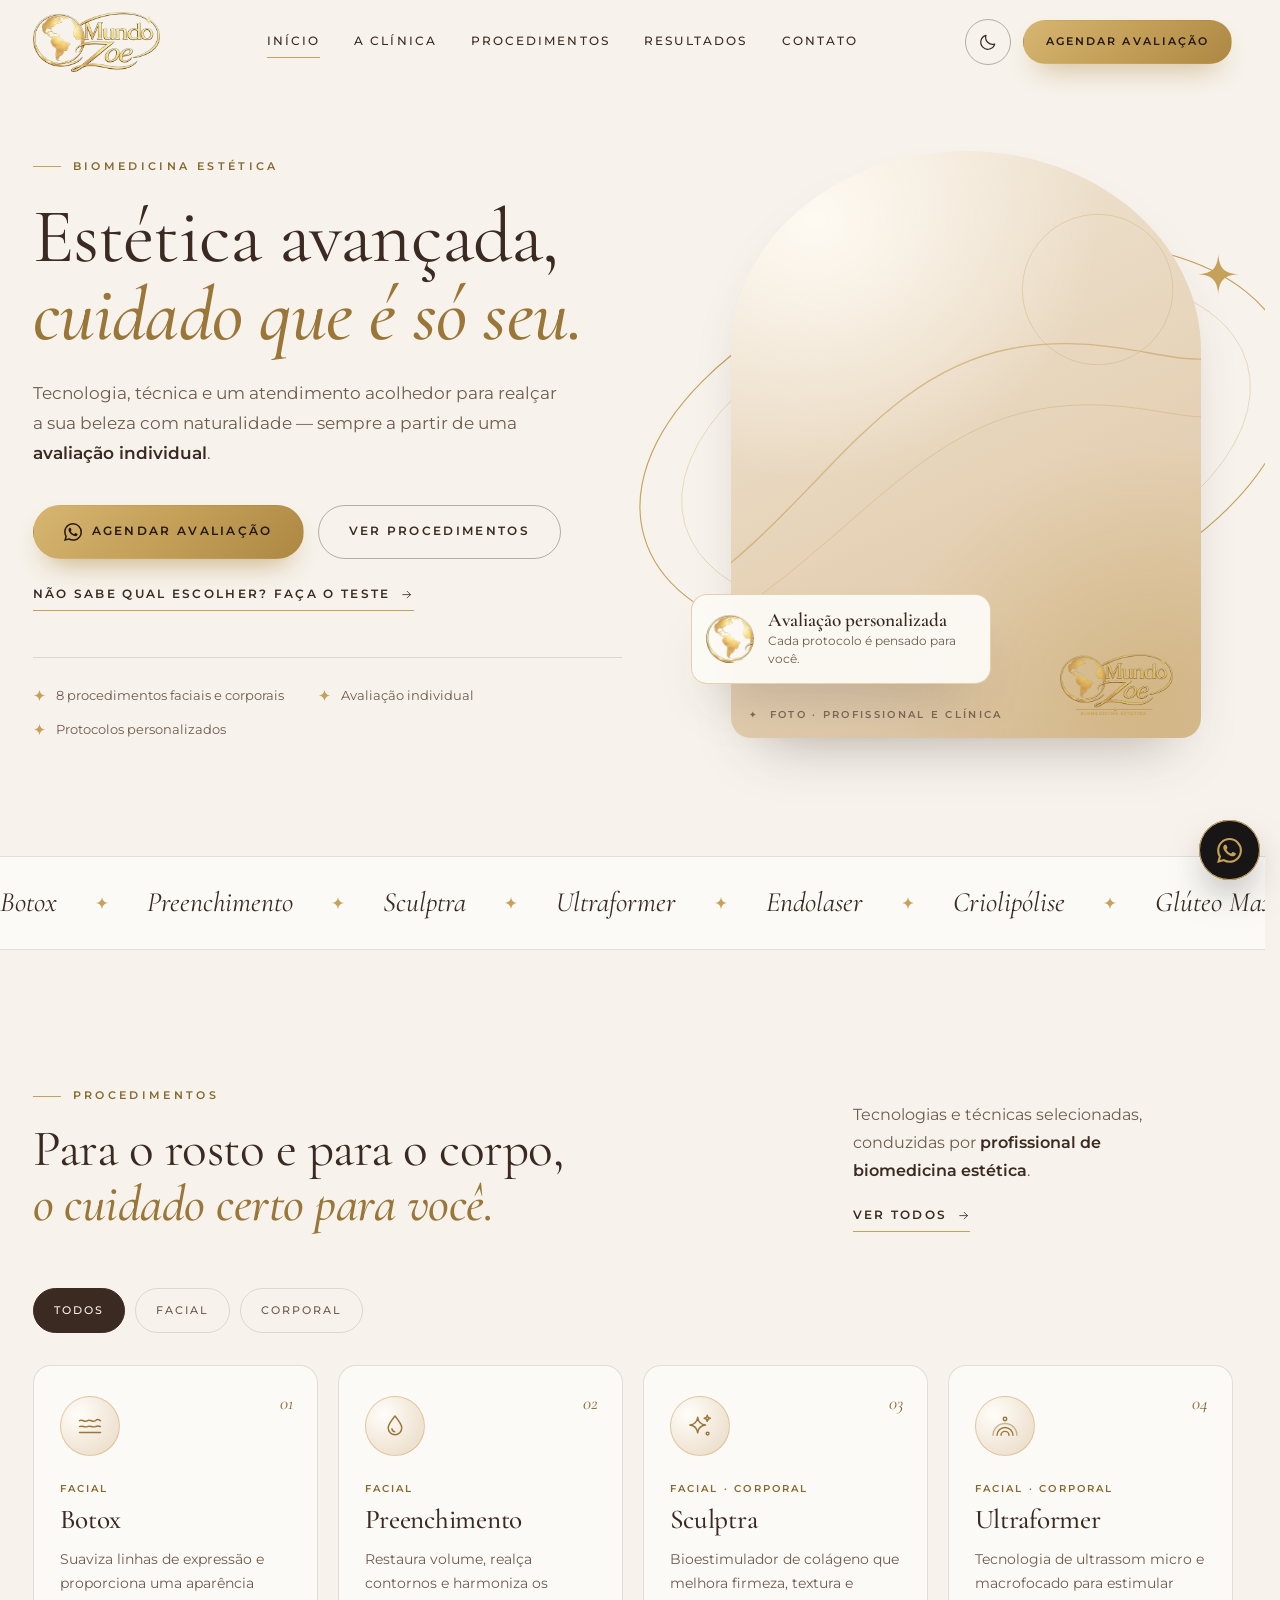
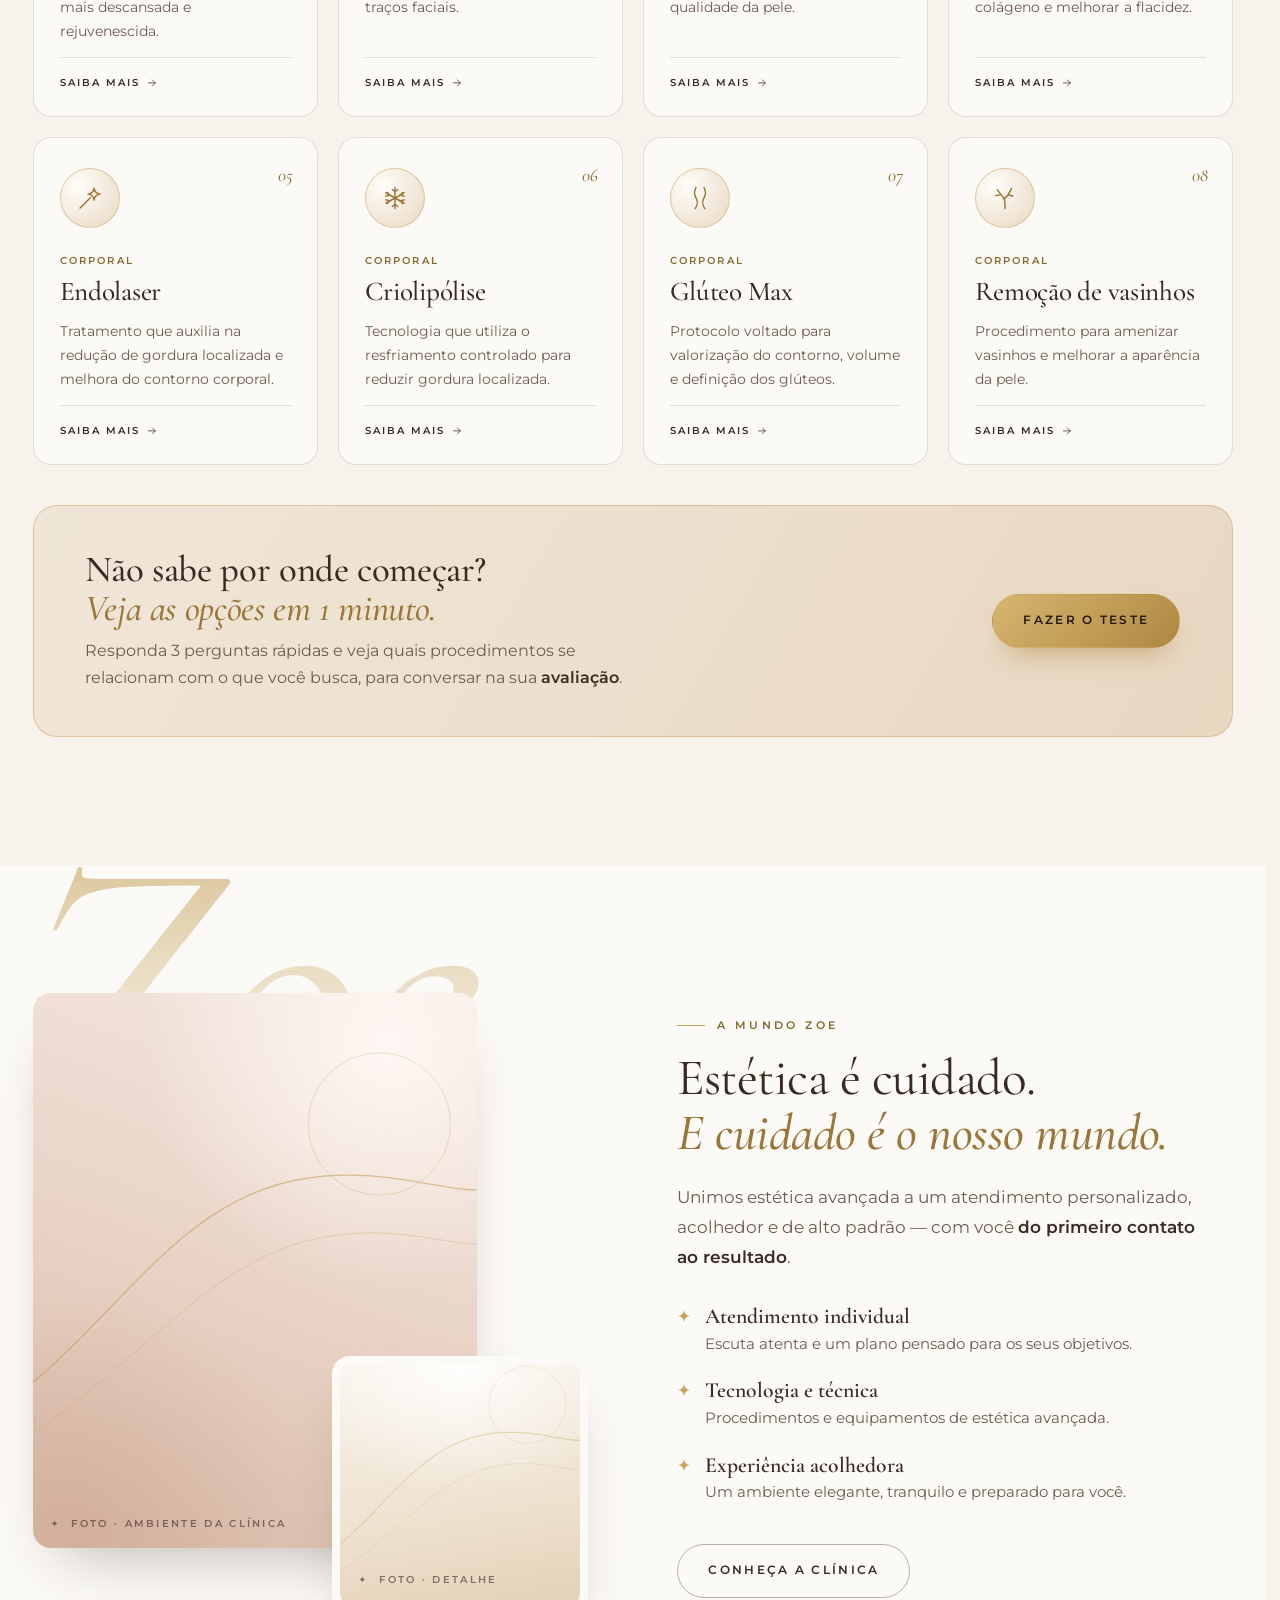
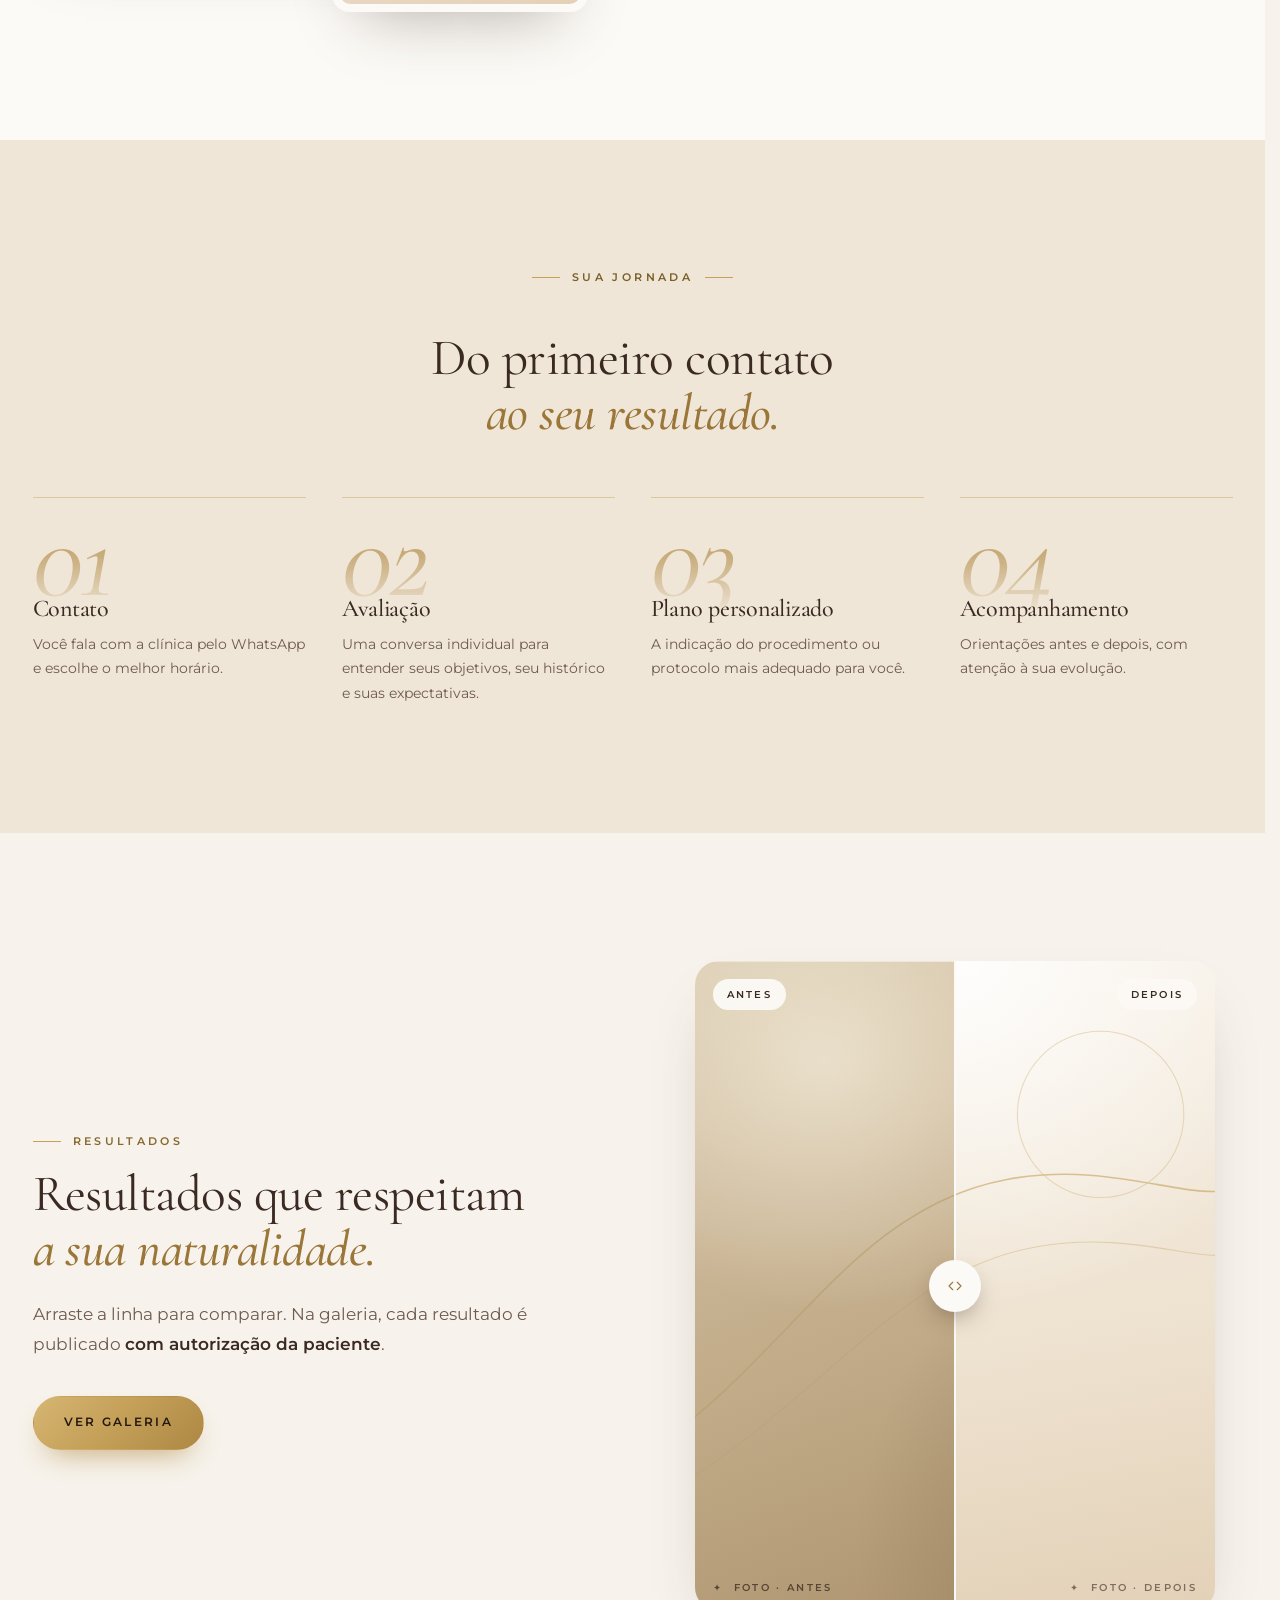
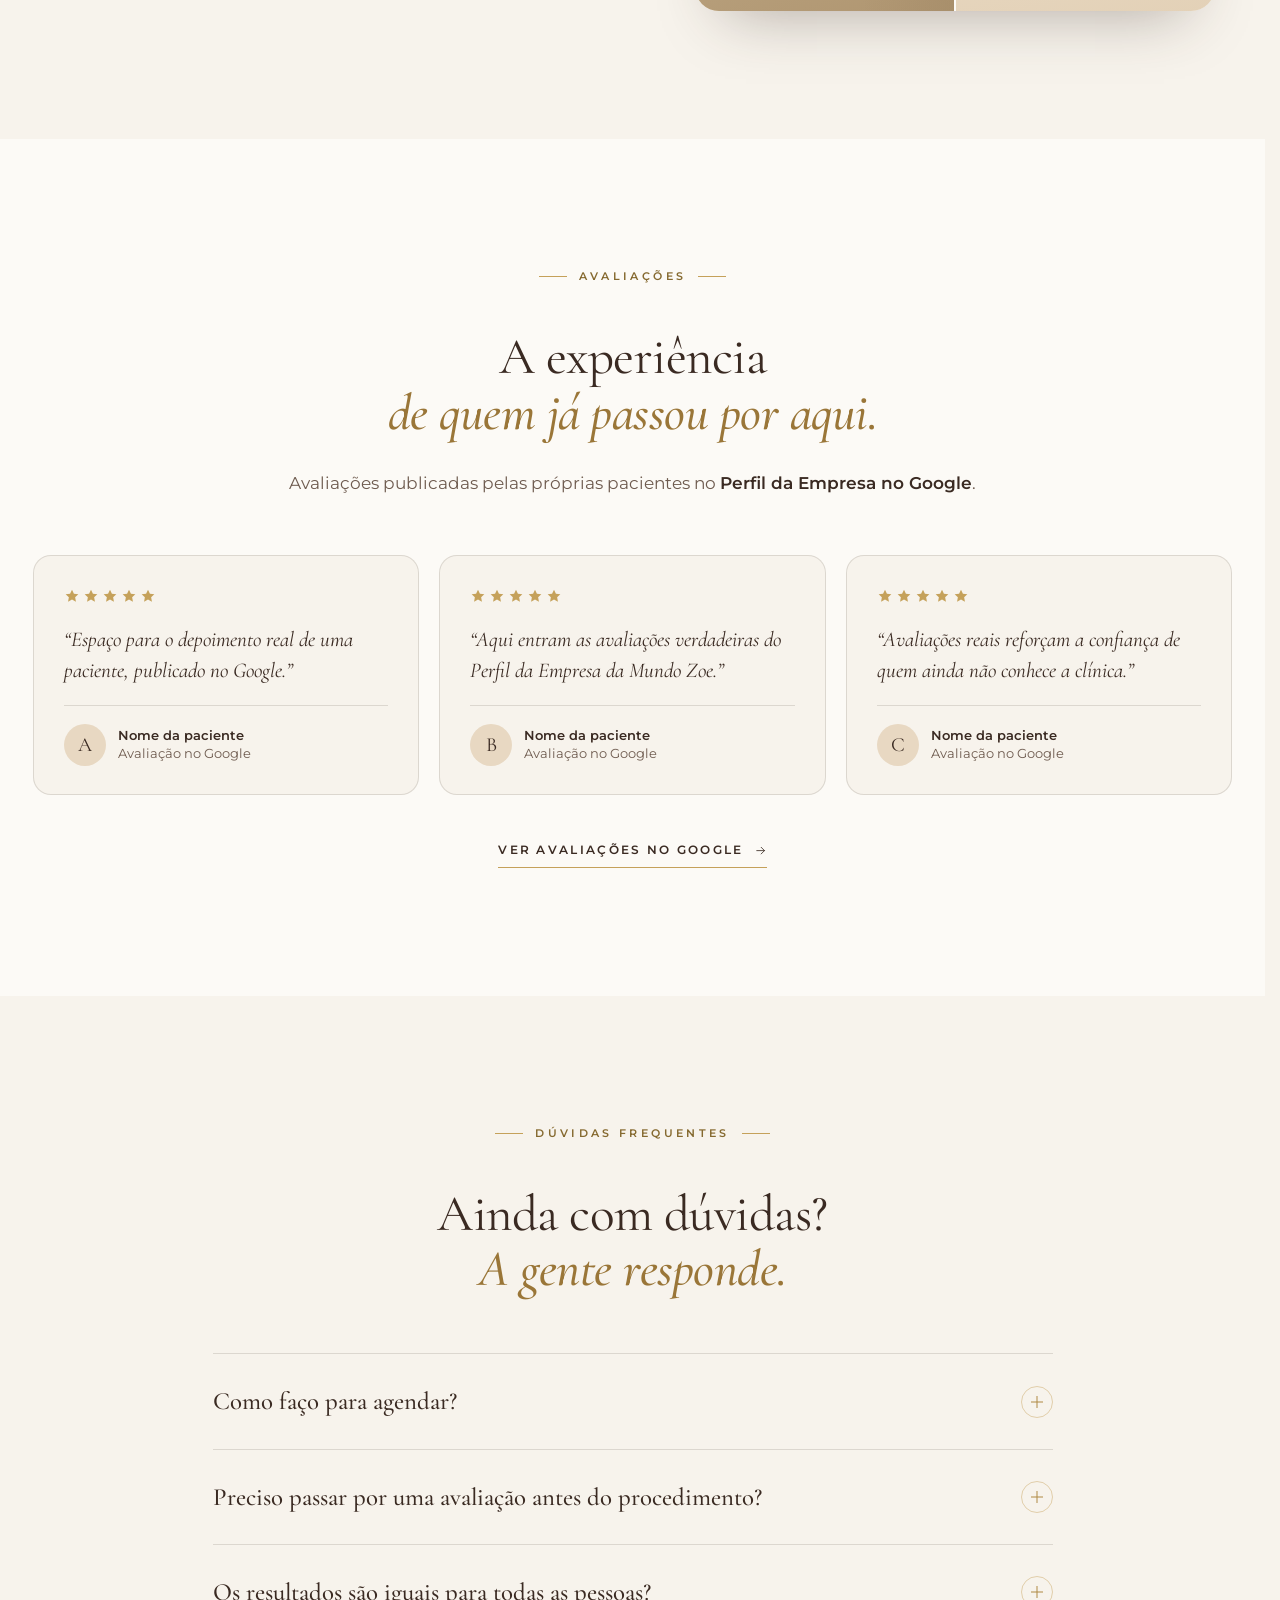
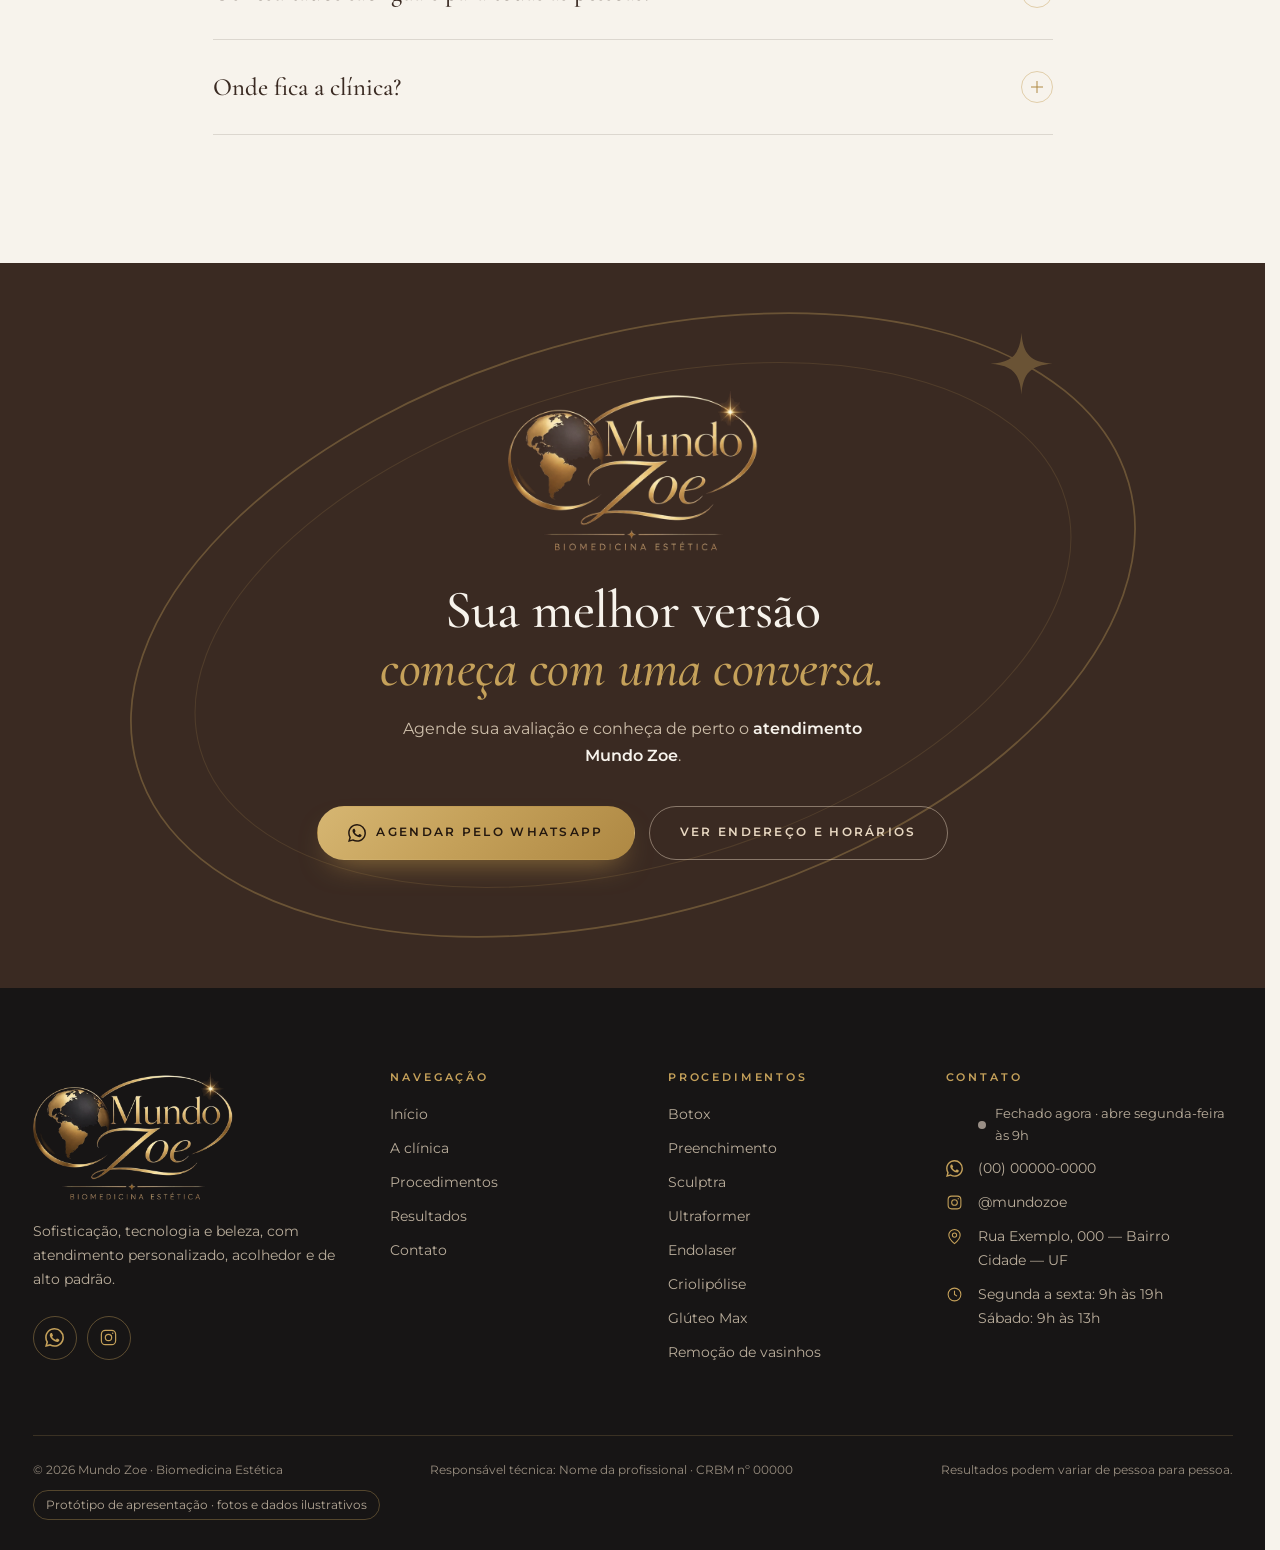
==== commit 4af6496b: "Correções da revisão: abertura, teste, agenda, galeria e textos - Abertura: a logo aparece mesmo com" ====
--- a/index.html
+++ b/index.html
@@ -9,6 +9,7 @@
   <meta name="description" content="Mundo Zoe — clínica de biomedicina estética. Botox, preenchimento, Sculptra, Ultraformer, endolaser, criolipólise, Glúteo Max e remoção de vasinhos, com atendimento personalizado e de alto padrão.">
   <meta name="theme-color" content="#F7F3EC">
   <meta property="og:type" content="website">
+  <meta property="og:url" content="https://marcosdativo.github.io/prototipo-mundo-zoe/">
   <meta property="og:site_name" content="Mundo Zoe — Biomedicina Estética">
   <meta property="og:locale" content="pt_BR">
   <meta property="og:title" content="Mundo Zoe | Biomedicina Estética">
@@ -54,10 +55,10 @@
         <div class="hero__visual revelar" style="--d:2">
           <span data-orbita></span>
           <div class="foto foto--arco" data-legenda="Foto · Profissional e clínica" data-foto="inicio">
-            <img class="marca-dagua" src="assets/img/logo-dourado.png" data-escuro="assets/img/logo-noturno.png" alt="" width="1000" height="539">
+            <img class="marca-dagua" src="assets/img/logo-dourado.webp" data-escuro="assets/img/logo-noturno.webp" alt="" width="1000" height="539">
           </div>
           <div class="hero__cartao">
-            <img src="assets/img/emblema.png" data-escuro="assets/img/emblema-noturno.png" alt="" width="48" height="48">
+            <img src="assets/img/emblema.webp" data-escuro="assets/img/emblema-noturno.webp" alt="" width="48" height="48">
             <div><strong>Avaliação personalizada</strong><span>Cada protocolo é pensado para você.</span></div>
           </div>
         </div>
@@ -87,8 +88,8 @@
         <div class="grade-proc grade-proc--rolagem" id="grade-home" data-lista-procedimentos="grade"></div>
         <div class="caixa-guia convite-teste revelar">
           <div>
-            <h3>Não sabe qual tratamento escolher?<br><em>Descubra em 1 minuto.</em></h3>
-            <p>Responda 3 perguntas rápidas e veja quais procedimentos combinam com o que você busca, para conversar na sua <strong>avaliação</strong>.</p>
+            <h3>Não sabe por onde começar?<br><em>Veja as opções em 1 minuto.</em></h3>
+            <p>Responda 3 perguntas rápidas e veja quais procedimentos se relacionam com o que você busca, para conversar na sua <strong>avaliação</strong>.</p>
           </div>
           <button class="btn btn--ouro" type="button" data-quiz>Fazer o teste</button>
         </div>
--- a/assets/css/estilo.css
+++ b/assets/css/estilo.css
@@ -61,7 +61,7 @@
 
 /* ---------- base ---------- */
 *, *::before, *::after { box-sizing: border-box; }
-html { scroll-behavior: smooth; -webkit-text-size-adjust: 100%; scroll-padding-top: calc(var(--topo-h) + 12px); }
+html { scrollbar-gutter: stable; scroll-behavior: smooth; -webkit-text-size-adjust: 100%; scroll-padding-top: calc(var(--topo-h) + 12px); }
 body {
   margin: 0;
   background: var(--bg);
@@ -723,6 +723,7 @@
 [data-tema="escuro"] .demo__chat { background: #0B141A radial-gradient(rgba(255, 255, 255, .04) 1px, transparent 1px) 0 0 / 14px 14px; }
 [data-tema="escuro"] .demo__balao { background: #005C4B; color: #E9EDEF; }
 [data-tema="escuro"] .demo__hora { color: #8696A0; }
+[data-tema="escuro"] .quiz__in, [data-tema="escuro"] .demo__in { background: var(--bg-2); border: 1px solid var(--linha-ouro); }
 
 /* troca suave de tema (só durante a troca, para não pesar nas animações) */
 .trocando-tema *, .trocando-tema *::before, .trocando-tema *::after {
@@ -762,7 +763,7 @@
   content: ""; position: absolute; left: 0; right: 0; bottom: 0; height: 1px;
   background: linear-gradient(90deg, transparent, var(--ouro), transparent); opacity: .7;
 }
-.intro.saindo { transform: translateY(-100%); }
+.intro.saindo { transform: translateY(-100%); pointer-events: none; }
 .intro__logo { position: relative; width: min(320px, 68vw); overflow: hidden; }
 .intro__logo img {
   width: 100%; opacity: 0; filter: blur(12px); transform: translateY(16px) scale(.96);
@@ -822,7 +823,7 @@
 .convite-teste { margin-top: 40px; }
 
 /* ---------- teste "Descubra o seu tratamento" ---------- */
-.quiz { width: min(94vw, 760px); max-height: calc(100vh - 24px); max-height: calc(100dvh - 24px); overflow-y: auto; }
+.quiz { width: min(94vw, 760px); max-height: calc(100vh - 24px); max-height: calc(100dvh - 24px); overflow-y: auto; overscroll-behavior: contain; }
 .quiz__in {
   position: relative; background: var(--bg); border-radius: 28px;
   padding: clamp(24px, 4vw, 44px); box-shadow: 0 40px 80px -30px rgba(0, 0, 0, .55);
@@ -873,7 +874,9 @@
 .quiz__rec-texto span { font-size: .85rem; color: var(--txt-2); line-height: 1.5; }
 .quiz__rec .selo { align-self: start; padding: 6px 10px; border: 1px solid var(--linha-ouro); border-radius: 999px; font-size: .58rem; font-weight: 600; letter-spacing: .16em; text-transform: uppercase; color: var(--ouro-texto); white-space: nowrap; }
 .quiz__aviso { font-size: .8rem; font-style: italic; color: var(--txt-2); padding-left: 14px; border-left: 1px solid var(--linha-ouro); margin-bottom: 24px; }
-.quiz__final { display: flex; flex-wrap: wrap; gap: 12px; }
+.quiz__final { display: flex; flex-wrap: wrap; align-items: center; gap: 12px; }
+.quiz__ajustar { background: none; border: 0; padding: 10px 4px; cursor: pointer; font-family: var(--sans); font-size: .64rem; font-weight: 600; letter-spacing: .18em; text-transform: uppercase; color: var(--txt-2); }
+.quiz__ajustar:hover { color: var(--txt); }
 
 /* ---------- agenda do contato ---------- */
 .agenda-dias { display: flex; gap: 10px; overflow-x: auto; scroll-snap-type: x mandatory; padding: 4px 2px 12px; scrollbar-width: thin; }
@@ -908,7 +911,7 @@
   animation: bolha-entra .55s cubic-bezier(.2, .7, .2, 1);
 }
 @keyframes bolha-entra { from { opacity: 0; transform: translateY(16px) scale(.96); } }
-.bolha__topo { display: flex; align-items: center; gap: 10px; margin-bottom: 10px; padding-right: 26px; }
+.bolha__topo { display: flex; align-items: center; gap: 10px; margin-bottom: 10px; padding-right: 34px; }
 .bolha__topo img { width: 40px; height: 40px; flex: none; }
 .bolha__topo strong { display: block; font-family: var(--serif); font-size: 1.2rem; font-weight: 600; line-height: 1.1; }
 .bolha__topo small { font-size: .7rem; color: var(--txt-2); }
@@ -916,14 +919,14 @@
 .bolha__acoes { display: flex; gap: 8px; }
 .bolha__acoes .btn { flex: 1 1 0; min-height: 42px; padding: 0 12px; font-size: .6rem; letter-spacing: .14em; }
 .bolha__fechar {
-  position: absolute; top: 10px; right: 10px; width: 30px; height: 30px; border-radius: 50%; cursor: pointer;
+  position: absolute; top: 6px; right: 6px; width: 40px; height: 40px; border-radius: 50%; cursor: pointer;
   display: grid; place-items: center; border: 0; background: transparent; color: var(--txt-2);
 }
 .bolha__fechar:hover { color: var(--txt); background: var(--realce); }
 .bolha__fechar .ic { width: 16px; height: 16px; }
 
 @media (max-width: 640px) {
-  .quiz { width: 100vw; max-width: 100vw; height: 100dvh; max-height: 100dvh; margin: 0; }
+  .quiz { width: 100%; max-width: 100%; height: 100dvh; max-height: 100dvh; margin: 0; }
   .quiz__in { min-height: 100%; border-radius: 0; }
   .quiz__opcoes, .quiz__opcoes--3 { grid-template-columns: 1fr; }
   .opcao--grande > span { flex-direction: row; align-items: center; flex-wrap: wrap; padding: 18px 20px; }
@@ -1086,7 +1089,7 @@
   .orbita__giro, .orbita__brilho, .letreiro__trilho, .flutuante::before, .mapa__pino, .mapa__onda, .status-aberto.aberto::before { animation: none; }
   .intro { transition: opacity .7s ease; }
   .intro.saindo { transform: none; opacity: 0; }
-  .intro__logo img { transform: none; filter: none; animation-name: so-aparecer; }
+  .intro__logo img { opacity: 1; transform: none; filter: none; animation-name: so-aparecer; }
   .intro__logo::after, .btn--ouro::after { display: none; }
   .quiz__corpo--entra, .quiz__rec, .bolha { animation-name: so-aparecer; }
   a.card-proc:hover, .galeria__item:hover, .opcao > span:hover, .dia > span:hover, .btn--ouro:hover { transform: none; }
